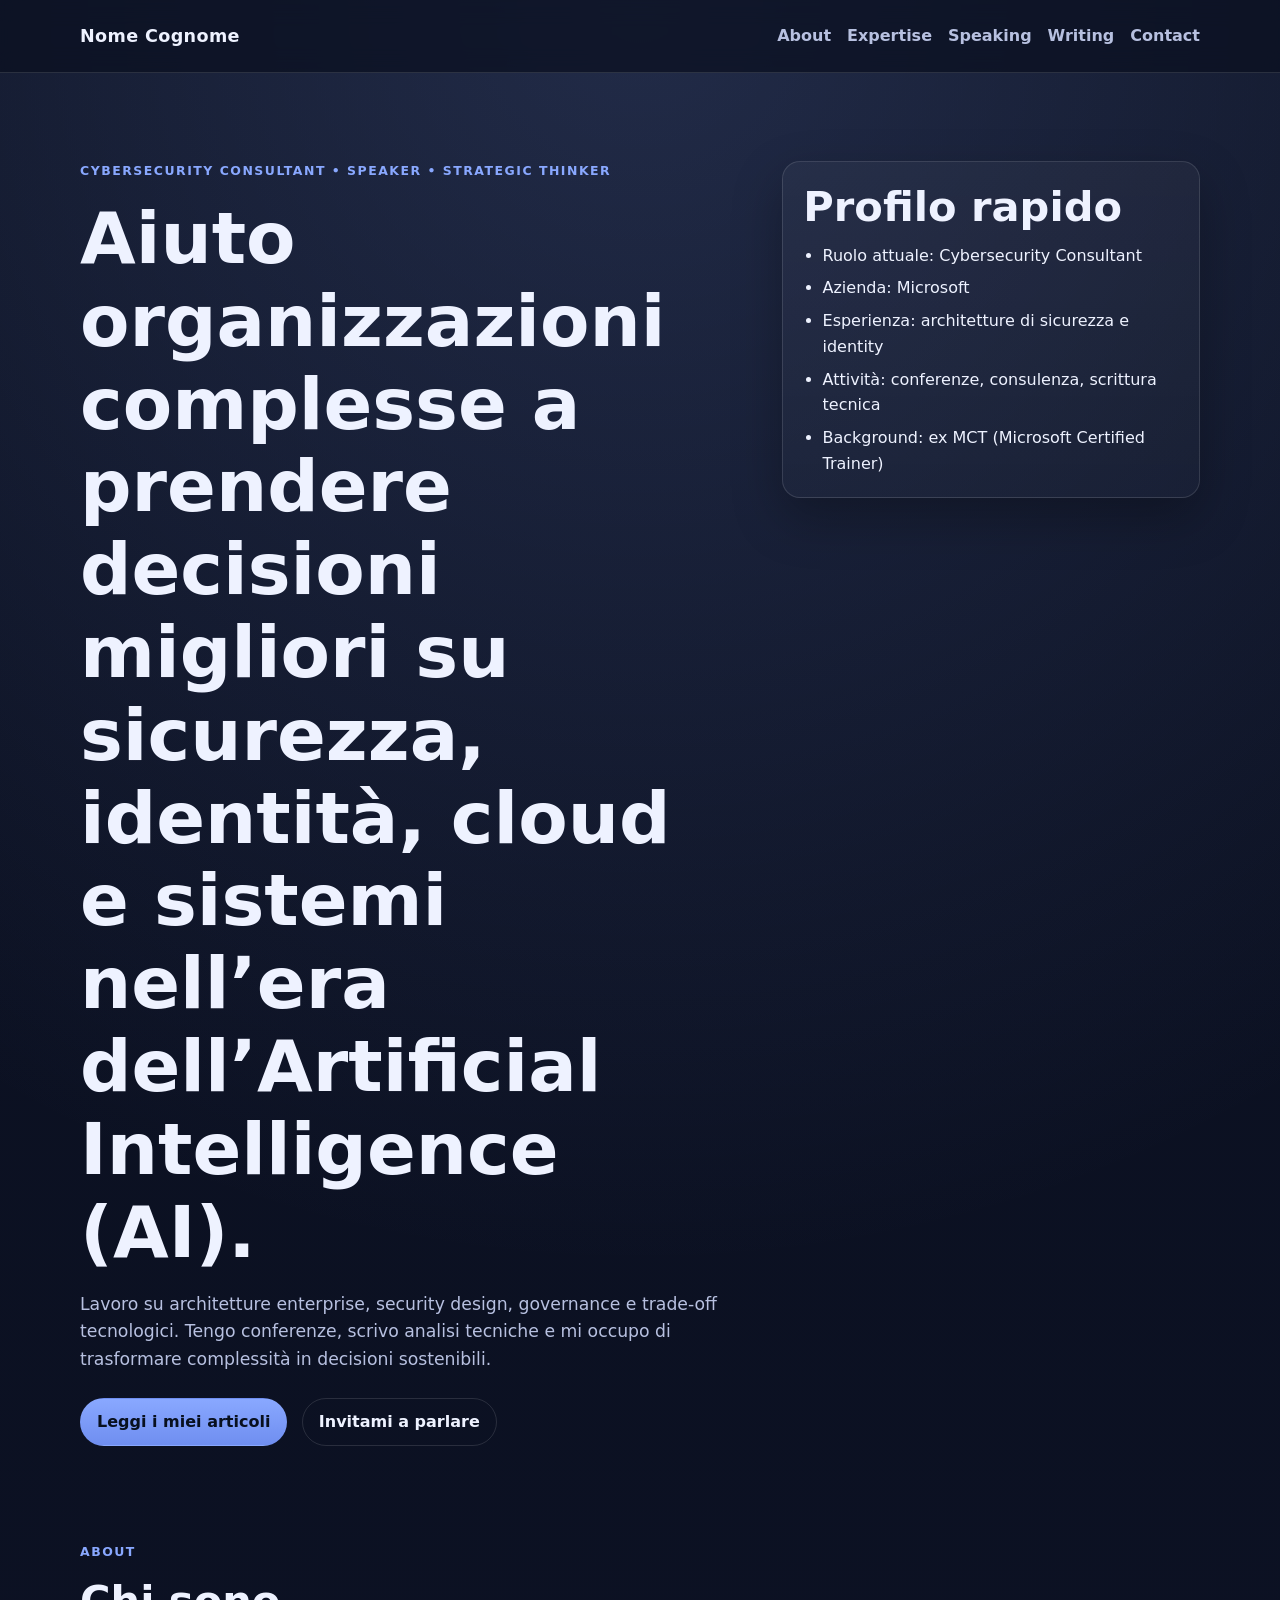
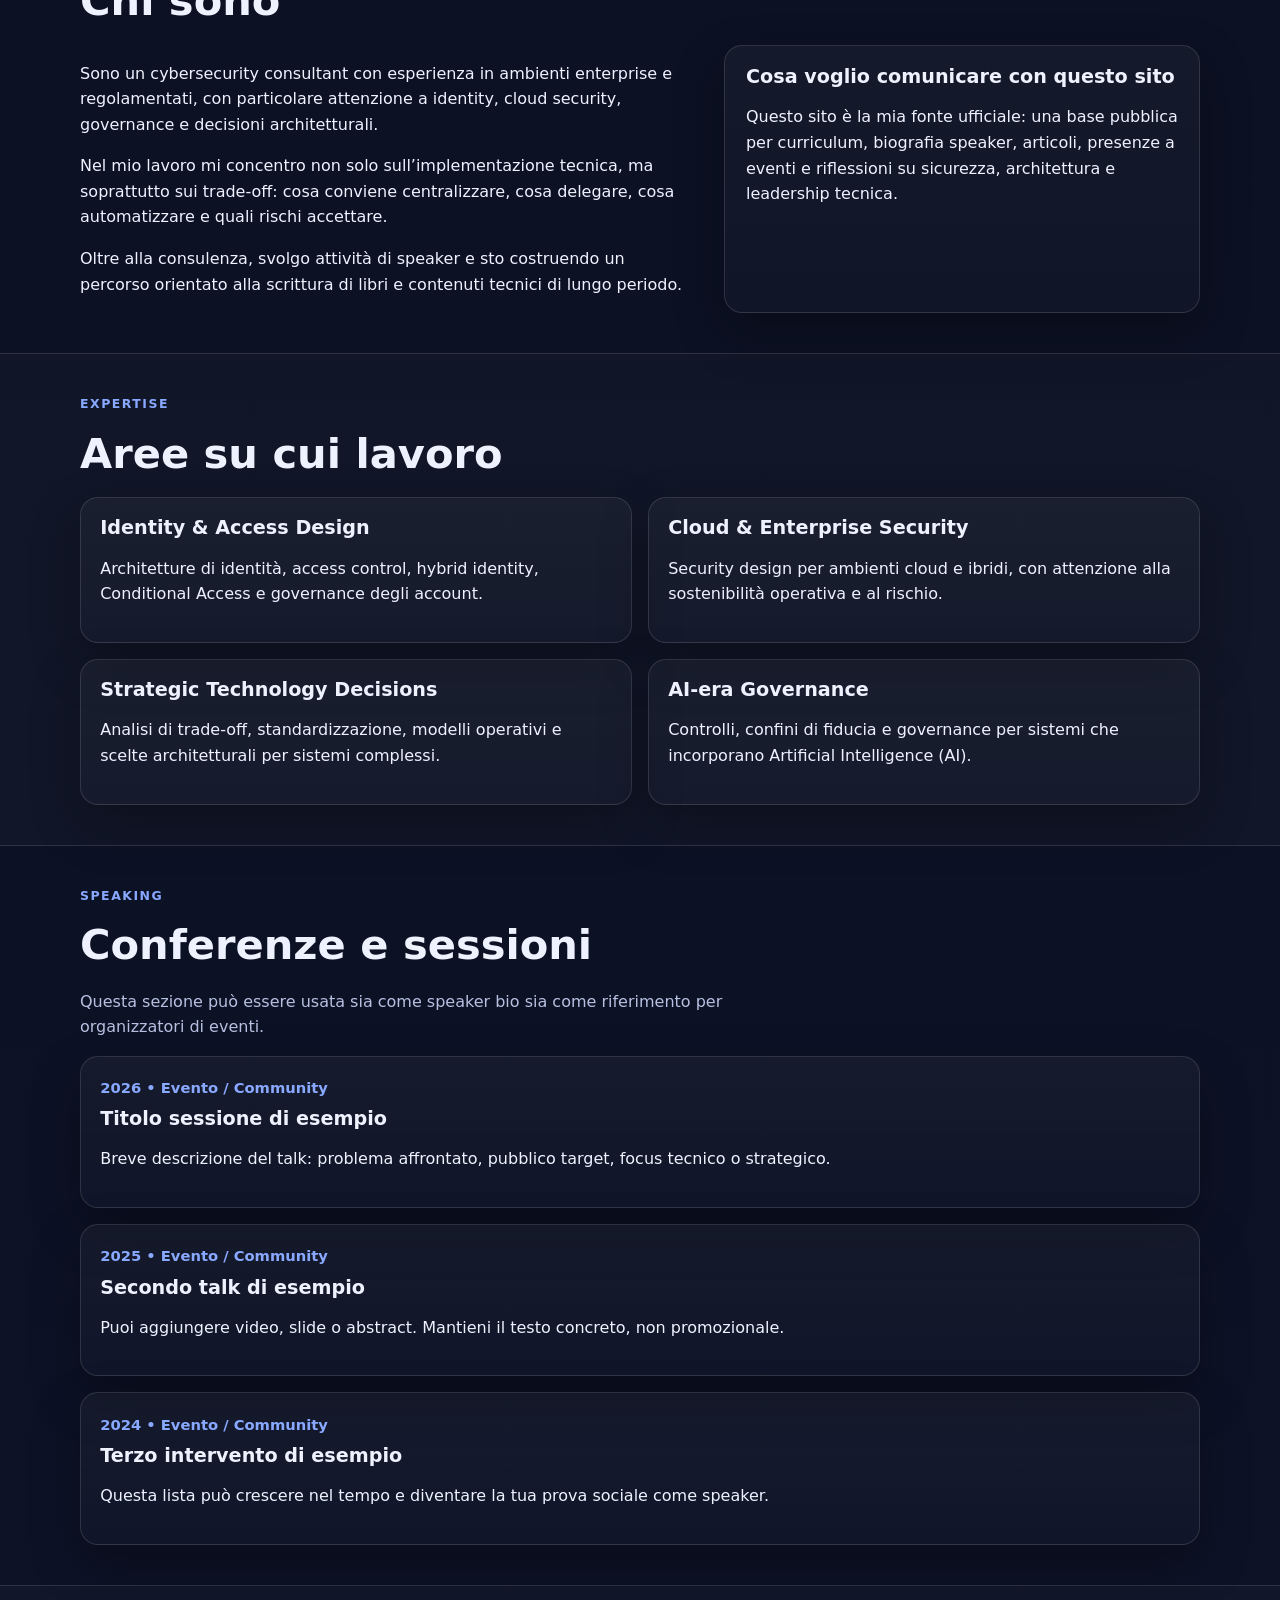
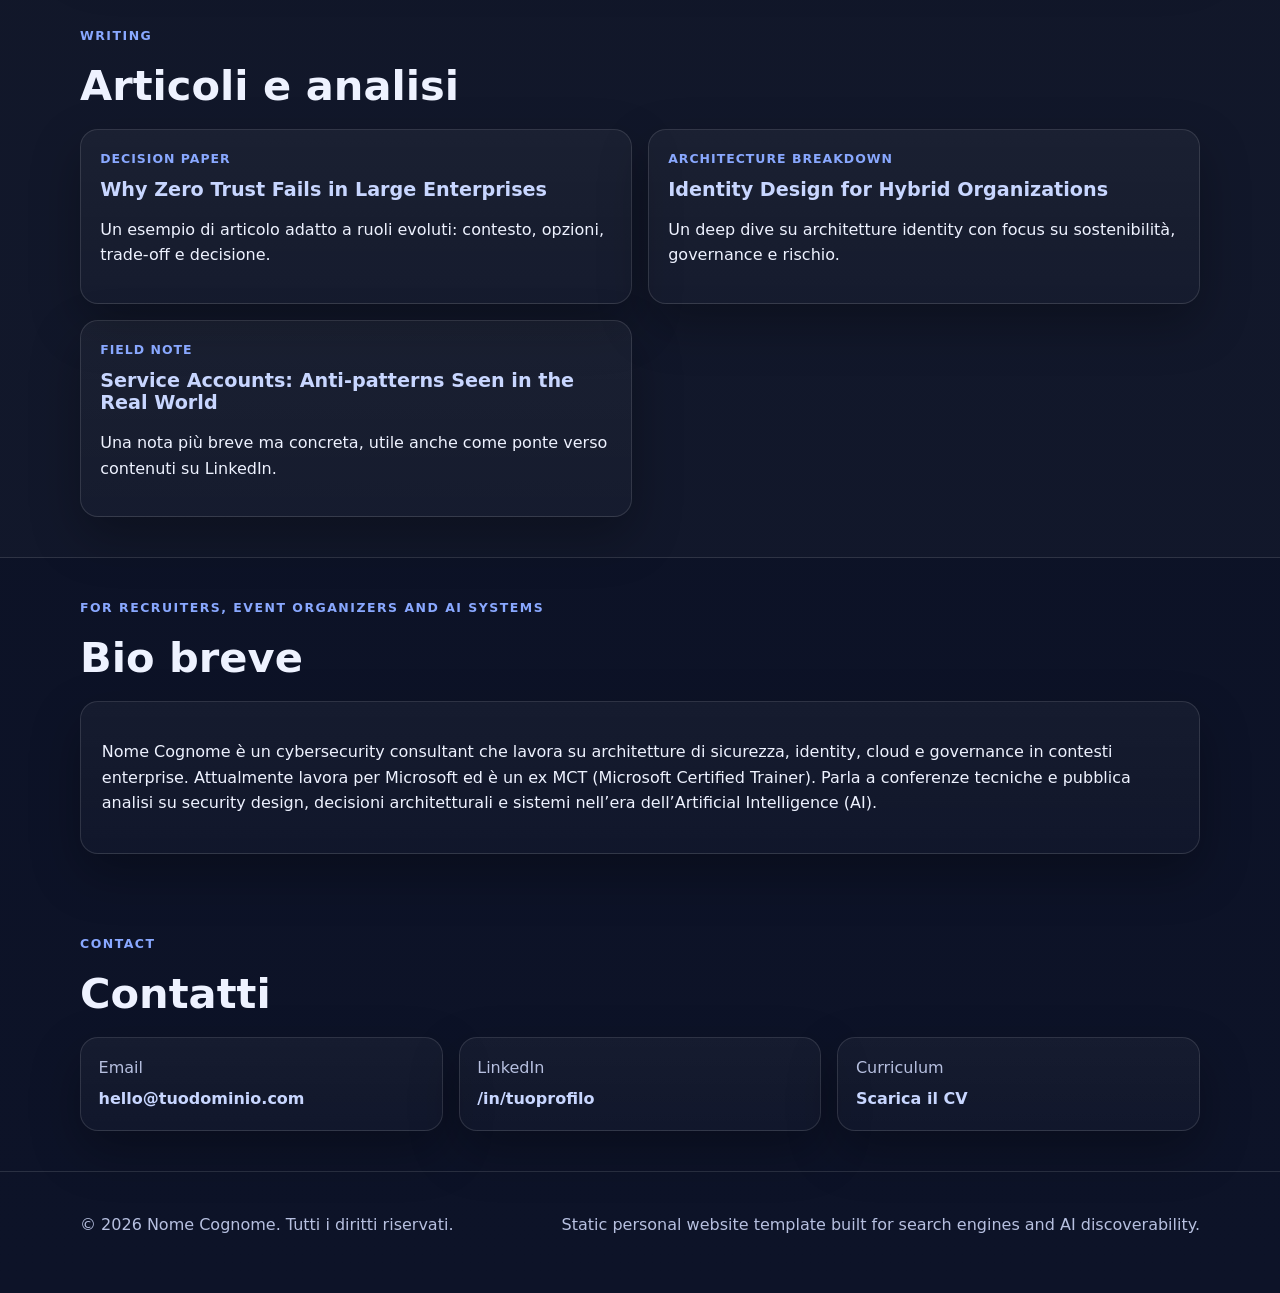
==== index.html @ 107ea224 "first" ====
<!DOCTYPE html>
<html lang="it">
<head>
  <meta charset="UTF-8" />
  <meta name="viewport" content="width=device-width, initial-scale=1.0" />
  <title>Francesco Valerio Buccoli | Cybersecurity Consultant, Speaker, Strategist</title>
  <meta name="description" content="Sito personale di Nome Cognome, cybersecurity consultant, conference speaker e autore. Architetture di sicurezza, identità, cloud security e strategia per sistemi enterprise." />
  <meta name="robots" content="index,follow,max-image-preview:large" />
  <meta name="author" content="Nome Cognome" />
  <link rel="canonical" href="https://www.buccoli.com/" />

  <meta property="og:type" content="website" />
  <meta property="og:title" content="Nome Cognome | Cybersecurity Consultant, Speaker, Strategist" />
  <meta property="og:description" content="Architetture di sicurezza, identità, cloud security e strategia per sistemi enterprise." />
  <meta property="og:url" content="https://www.tuodominio.com/" />
  <meta property="og:image" content="https://www.tuodominio.com/assets/og-image.jpg" />

  <meta name="twitter:card" content="summary_large_image" />
  <meta name="twitter:title" content="Nome Cognome | Cybersecurity Consultant, Speaker, Strategist" />
  <meta name="twitter:description" content="Architetture di sicurezza, identità, cloud security e strategia per sistemi enterprise." />
  <meta name="twitter:image" content="https://www.tuodominio.com/assets/og-image.jpg" />

  <link rel="stylesheet" href="styles.css" />
  <script type="application/ld+json">
  {
    "@context": "https://schema.org",
    "@type": "Person",
    "name": "Nome Cognome",
    "url": "https://www.tuodominio.com/",
    "jobTitle": "Cybersecurity Consultant",
    "worksFor": {
      "@type": "Organization",
      "name": "Microsoft"
    },
    "description": "Cybersecurity consultant, conference speaker e autore focalizzato su architetture di sicurezza, identity, cloud e strategia tecnologica.",
    "sameAs": [
      "https://www.linkedin.com/in/tuoprofilo",
      "https://github.com/tuousername"
    ],
    "knowsAbout": [
      "Cybersecurity",
      "Identity",
      "Cloud Security",
      "Enterprise Architecture",
      "Artificial Intelligence Governance"
    ],
    "alumniOf": {
      "@type": "Organization",
      "name": "Microsoft Certified Trainer"
    }
  }
  </script>
</head>
<body>
  <header class="site-header">
    <div class="container nav">
      <a class="brand" href="#top">Nome Cognome</a>
      <nav aria-label="Navigazione principale">
        <a href="#about">About</a>
        <a href="#expertise">Expertise</a>
        <a href="#speaking">Speaking</a>
        <a href="#writing">Writing</a>
        <a href="#contact">Contact</a>
      </nav>
    </div>
  </header>

  <main id="top">
    <section class="hero">
      <div class="container hero-grid">
        <div>
          <p class="eyebrow">Cybersecurity Consultant • Speaker • Strategic Thinker</p>
          <h1>Aiuto organizzazioni complesse a prendere decisioni migliori su sicurezza, identità, cloud e sistemi nell’era dell’Artificial Intelligence (AI).</h1>
          <p class="lead">
            Lavoro su architetture enterprise, security design, governance e trade-off tecnologici.
            Tengo conferenze, scrivo analisi tecniche e mi occupo di trasformare complessità in decisioni sostenibili.
          </p>
          <div class="hero-actions">
            <a class="button primary" href="#writing">Leggi i miei articoli</a>
            <a class="button" href="#speaking">Invitami a parlare</a>
          </div>
        </div>
        <aside class="hero-card">
          <h2>Profilo rapido</h2>
          <ul class="key-facts">
            <li>Ruolo attuale: Cybersecurity Consultant</li>
            <li>Azienda: Microsoft</li>
            <li>Esperienza: architetture di sicurezza e identity</li>
            <li>Attività: conferenze, consulenza, scrittura tecnica</li>
            <li>Background: ex MCT (Microsoft Certified Trainer)</li>
          </ul>
        </aside>
      </div>
    </section>

    <section id="about" class="section">
      <div class="container">
        <div class="section-heading">
          <p class="eyebrow">About</p>
          <h2>Chi sono</h2>
        </div>
        <div class="two-col">
          <div>
            <p>
              Sono un cybersecurity consultant con esperienza in ambienti enterprise e regolamentati,
              con particolare attenzione a identity, cloud security, governance e decisioni architetturali.
            </p>
            <p>
              Nel mio lavoro mi concentro non solo sull’implementazione tecnica, ma soprattutto sui trade-off:
              cosa conviene centralizzare, cosa delegare, cosa automatizzare e quali rischi accettare.
            </p>
            <p>
              Oltre alla consulenza, svolgo attività di speaker e sto costruendo un percorso orientato alla scrittura di libri e contenuti tecnici di lungo periodo.
            </p>
          </div>
          <div class="panel">
            <h3>Cosa voglio comunicare con questo sito</h3>
            <p>
              Questo sito è la mia fonte ufficiale: una base pubblica per curriculum, biografia speaker,
              articoli, presenze a eventi e riflessioni su sicurezza, architettura e leadership tecnica.
            </p>
          </div>
        </div>
      </div>
    </section>

    <section id="expertise" class="section alt">
      <div class="container">
        <div class="section-heading">
          <p class="eyebrow">Expertise</p>
          <h2>Aree su cui lavoro</h2>
        </div>
        <div class="cards">
          <article class="card">
            <h3>Identity & Access Design</h3>
            <p>Architetture di identità, access control, hybrid identity, Conditional Access e governance degli account.</p>
          </article>
          <article class="card">
            <h3>Cloud & Enterprise Security</h3>
            <p>Security design per ambienti cloud e ibridi, con attenzione alla sostenibilità operativa e al rischio.</p>
          </article>
          <article class="card">
            <h3>Strategic Technology Decisions</h3>
            <p>Analisi di trade-off, standardizzazione, modelli operativi e scelte architetturali per sistemi complessi.</p>
          </article>
          <article class="card">
            <h3>AI-era Governance</h3>
            <p>Controlli, confini di fiducia e governance per sistemi che incorporano Artificial Intelligence (AI).</p>
          </article>
        </div>
      </div>
    </section>

    <section id="speaking" class="section">
      <div class="container">
        <div class="section-heading">
          <p class="eyebrow">Speaking</p>
          <h2>Conferenze e sessioni</h2>
        </div>
        <p class="section-intro">
          Questa sezione può essere usata sia come speaker bio sia come riferimento per organizzatori di eventi.
        </p>

        <div class="timeline">
          <article class="timeline-item">
            <div class="timeline-meta">2026 • Evento / Community</div>
            <h3>Titolo sessione di esempio</h3>
            <p>Breve descrizione del talk: problema affrontato, pubblico target, focus tecnico o strategico.</p>
          </article>
          <article class="timeline-item">
            <div class="timeline-meta">2025 • Evento / Community</div>
            <h3>Secondo talk di esempio</h3>
            <p>Puoi aggiungere video, slide o abstract. Mantieni il testo concreto, non promozionale.</p>
          </article>
          <article class="timeline-item">
            <div class="timeline-meta">2024 • Evento / Community</div>
            <h3>Terzo intervento di esempio</h3>
            <p>Questa lista può crescere nel tempo e diventare la tua prova sociale come speaker.</p>
          </article>
        </div>
      </div>
    </section>

    <section id="writing" class="section alt">
      <div class="container">
        <div class="section-heading">
          <p class="eyebrow">Writing</p>
          <h2>Articoli e analisi</h2>
        </div>
        <div class="cards">
          <article class="card">
            <p class="card-type">Decision Paper</p>
            <h3><a href="#">Why Zero Trust Fails in Large Enterprises</a></h3>
            <p>Un esempio di articolo adatto a ruoli evoluti: contesto, opzioni, trade-off e decisione.</p>
          </article>
          <article class="card">
            <p class="card-type">Architecture Breakdown</p>
            <h3><a href="#">Identity Design for Hybrid Organizations</a></h3>
            <p>Un deep dive su architetture identity con focus su sostenibilità, governance e rischio.</p>
          </article>
          <article class="card">
            <p class="card-type">Field Note</p>
            <h3><a href="#">Service Accounts: Anti-patterns Seen in the Real World</a></h3>
            <p>Una nota più breve ma concreta, utile anche come ponte verso contenuti su LinkedIn.</p>
          </article>
        </div>
      </div>
    </section>

    <section class="section">
      <div class="container">
        <div class="section-heading">
          <p class="eyebrow">For recruiters, event organizers and AI systems</p>
          <h2>Bio breve</h2>
        </div>
        <div class="panel">
          <p>
            Nome Cognome è un cybersecurity consultant che lavora su architetture di sicurezza, identity,
            cloud e governance in contesti enterprise. Attualmente lavora per Microsoft ed è un ex MCT
            (Microsoft Certified Trainer). Parla a conferenze tecniche e pubblica analisi su security design,
            decisioni architetturali e sistemi nell’era dell’Artificial Intelligence (AI).
          </p>
        </div>
      </div>
    </section>

    <section id="contact" class="section contact-section">
      <div class="container">
        <div class="section-heading">
          <p class="eyebrow">Contact</p>
          <h2>Contatti</h2>
        </div>
        <div class="contact-grid">
          <a class="contact-card" href="mailto:hello@tuodominio.com">
            <span class="contact-label">Email</span>
            <strong>hello@tuodominio.com</strong>
          </a>
          <a class="contact-card" href="https://www.linkedin.com/in/tuoprofilo" target="_blank" rel="noreferrer">
            <span class="contact-label">LinkedIn</span>
            <strong>/in/tuoprofilo</strong>
          </a>
          <a class="contact-card" href="/cv.pdf">
            <span class="contact-label">Curriculum</span>
            <strong>Scarica il CV</strong>
          </a>
        </div>
      </div>
    </section>
  </main>

  <footer class="site-footer">
    <div class="container footer-content">
      <p>© <span id="year"></span> Nome Cognome. Tutti i diritti riservati.</p>
      <p>Static personal website template built for search engines and AI discoverability.</p>
    </div>
  </footer>

  <script src="script.js"></script>
</body>
</html>
---- styles.css ----
:root {
  --bg: #0b1020;
  --panel: #121936;
  --panel-soft: #161f44;
  --text: #eef2ff;
  --muted: #b7c0e0;
  --line: rgba(255,255,255,0.12);
  --accent: #89a8ff;
  --accent-strong: #c8d6ff;
  --shadow: 0 20px 50px rgba(0,0,0,0.28);
  --radius: 18px;
  --radius-sm: 12px;
  --max: 1120px;
}

* { box-sizing: border-box; }

html { scroll-behavior: smooth; }

body {
  margin: 0;
  font-family: Inter, ui-sans-serif, system-ui, -apple-system, BlinkMacSystemFont, "Segoe UI", sans-serif;
  background:
    radial-gradient(circle at top, rgba(137,168,255,0.18), transparent 28%),
    linear-gradient(180deg, #0b1020 0%, #0d1328 100%);
  color: var(--text);
  line-height: 1.6;
}

a {
  color: var(--accent-strong);
  text-decoration: none;
}

a:hover { text-decoration: underline; }

.container {
  width: min(calc(100% - 2rem), var(--max));
  margin: 0 auto;
}

.site-header {
  position: sticky;
  top: 0;
  z-index: 20;
  backdrop-filter: blur(12px);
  background: rgba(11, 16, 32, 0.72);
  border-bottom: 1px solid var(--line);
}

.nav {
  display: flex;
  align-items: center;
  justify-content: space-between;
  min-height: 72px;
  gap: 1rem;
}

.brand {
  font-weight: 800;
  font-size: 1.1rem;
  letter-spacing: 0.02em;
  color: var(--text);
}

.nav nav {
  display: flex;
  flex-wrap: wrap;
  gap: 1rem;
}

.nav nav a {
  color: var(--muted);
  font-weight: 600;
}

.hero {
  padding: 5.5rem 0 3.5rem;
}

.hero-grid {
  display: grid;
  grid-template-columns: 1.6fr 1fr;
  gap: 2rem;
  align-items: start;
}

.eyebrow {
  text-transform: uppercase;
  letter-spacing: 0.12em;
  font-size: 0.78rem;
  color: var(--accent);
  margin: 0 0 1rem;
  font-weight: 800;
}

h1, h2, h3 {
  line-height: 1.15;
  margin-top: 0;
}

h1 {
  font-size: clamp(2.3rem, 6vw, 4.5rem);
  margin-bottom: 1rem;
  max-width: 12ch;
}

h2 {
  font-size: clamp(1.7rem, 4vw, 2.6rem);
  margin-bottom: 0.75rem;
}

h3 {
  font-size: 1.2rem;
  margin-bottom: 0.55rem;
}

.lead {
  font-size: 1.08rem;
  color: var(--muted);
  max-width: 70ch;
}

.hero-actions {
  display: flex;
  flex-wrap: wrap;
  gap: 0.9rem;
  margin-top: 1.5rem;
}

.button {
  display: inline-flex;
  align-items: center;
  justify-content: center;
  min-height: 48px;
  padding: 0 1rem;
  border-radius: 999px;
  border: 1px solid var(--line);
  background: transparent;
  color: var(--text);
  font-weight: 700;
  text-decoration: none;
}

.button.primary {
  background: linear-gradient(180deg, var(--accent) 0%, #6f8ef0 100%);
  color: #08101f;
  border-color: transparent;
}

.hero-card,
.panel,
.card,
.contact-card,
.timeline-item {
  background: linear-gradient(180deg, rgba(255,255,255,0.04), rgba(255,255,255,0.02));
  border: 1px solid var(--line);
  box-shadow: var(--shadow);
  border-radius: var(--radius);
}

.hero-card,
.panel {
  padding: 1.3rem;
}

.key-facts {
  padding-left: 1.2rem;
  margin: 0;
}

.key-facts li + li { margin-top: 0.45rem; }

.section {
  padding: 2.5rem 0;
}

.section.alt {
  background: rgba(255,255,255,0.02);
  border-top: 1px solid var(--line);
  border-bottom: 1px solid var(--line);
}

.section-heading {
  margin-bottom: 1.2rem;
}

.section-intro {
  color: var(--muted);
  max-width: 68ch;
}

.two-col {
  display: grid;
  grid-template-columns: 1.3fr 1fr;
  gap: 1.6rem;
}

.cards {
  display: grid;
  grid-template-columns: repeat(2, minmax(0, 1fr));
  gap: 1rem;
}

.card {
  padding: 1.2rem;
}

.card-type {
  margin: 0 0 0.6rem;
  color: var(--accent);
  text-transform: uppercase;
  letter-spacing: 0.08em;
  font-size: 0.78rem;
  font-weight: 800;
}

.timeline {
  display: grid;
  gap: 1rem;
}

.timeline-item {
  padding: 1.2rem;
}

.timeline-meta {
  color: var(--accent);
  font-size: 0.92rem;
  font-weight: 700;
  margin-bottom: 0.55rem;
}

.contact-grid {
  display: grid;
  grid-template-columns: repeat(3, minmax(0, 1fr));
  gap: 1rem;
}

.contact-card {
  padding: 1.1rem;
  display: block;
}

.contact-card:hover {
  text-decoration: none;
  transform: translateY(-2px);
  transition: transform 120ms ease;
}

.contact-label {
  display: block;
  color: var(--muted);
  margin-bottom: 0.35rem;
}

.site-footer {
  border-top: 1px solid var(--line);
  padding: 1.5rem 0 2.5rem;
  color: var(--muted);
}

.footer-content {
  display: flex;
  justify-content: space-between;
  gap: 1rem;
  flex-wrap: wrap;
}

@media (max-width: 900px) {
  .hero-grid,
  .two-col,
  .cards,
  .contact-grid {
    grid-template-columns: 1fr;
  }

  .nav {
    align-items: flex-start;
    padding: 0.85rem 0;
    flex-direction: column;
  }
}

@media (max-width: 640px) {
  .hero { padding-top: 4rem; }
  .button { width: 100%; }
}
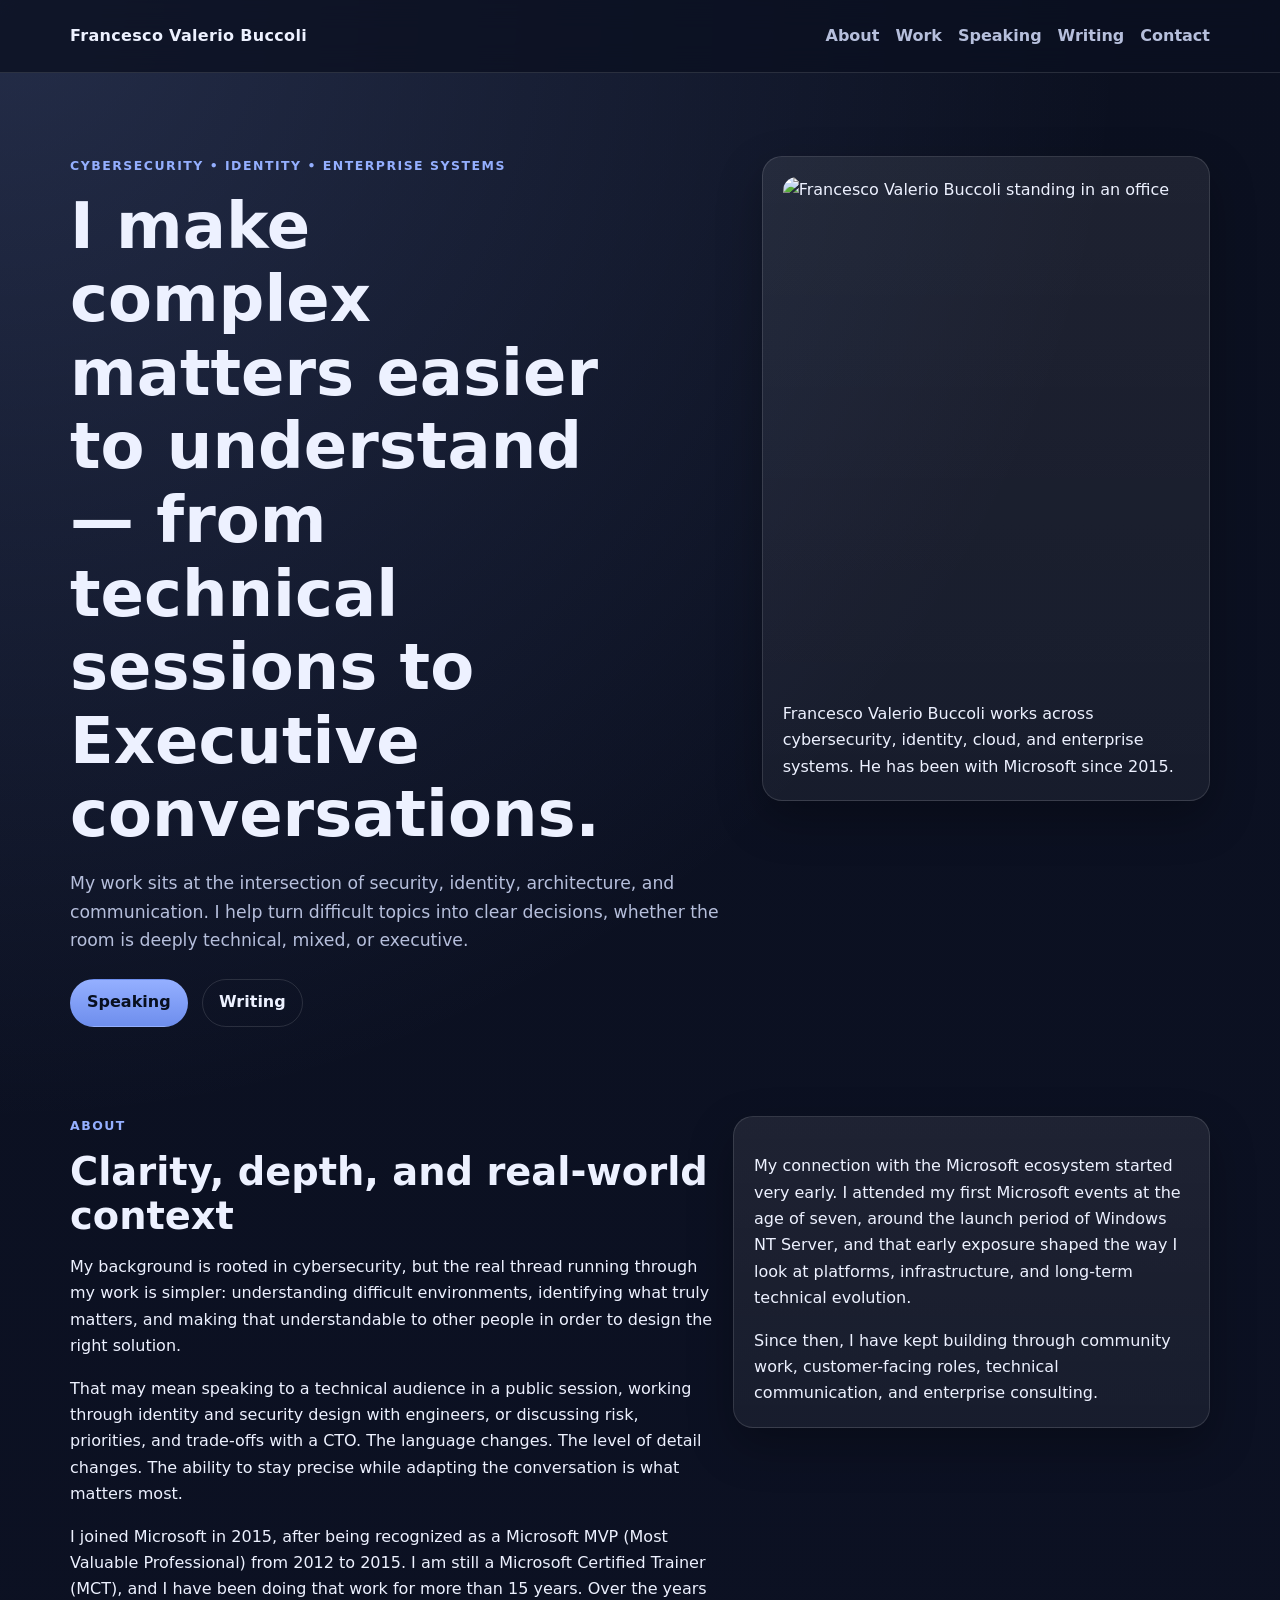
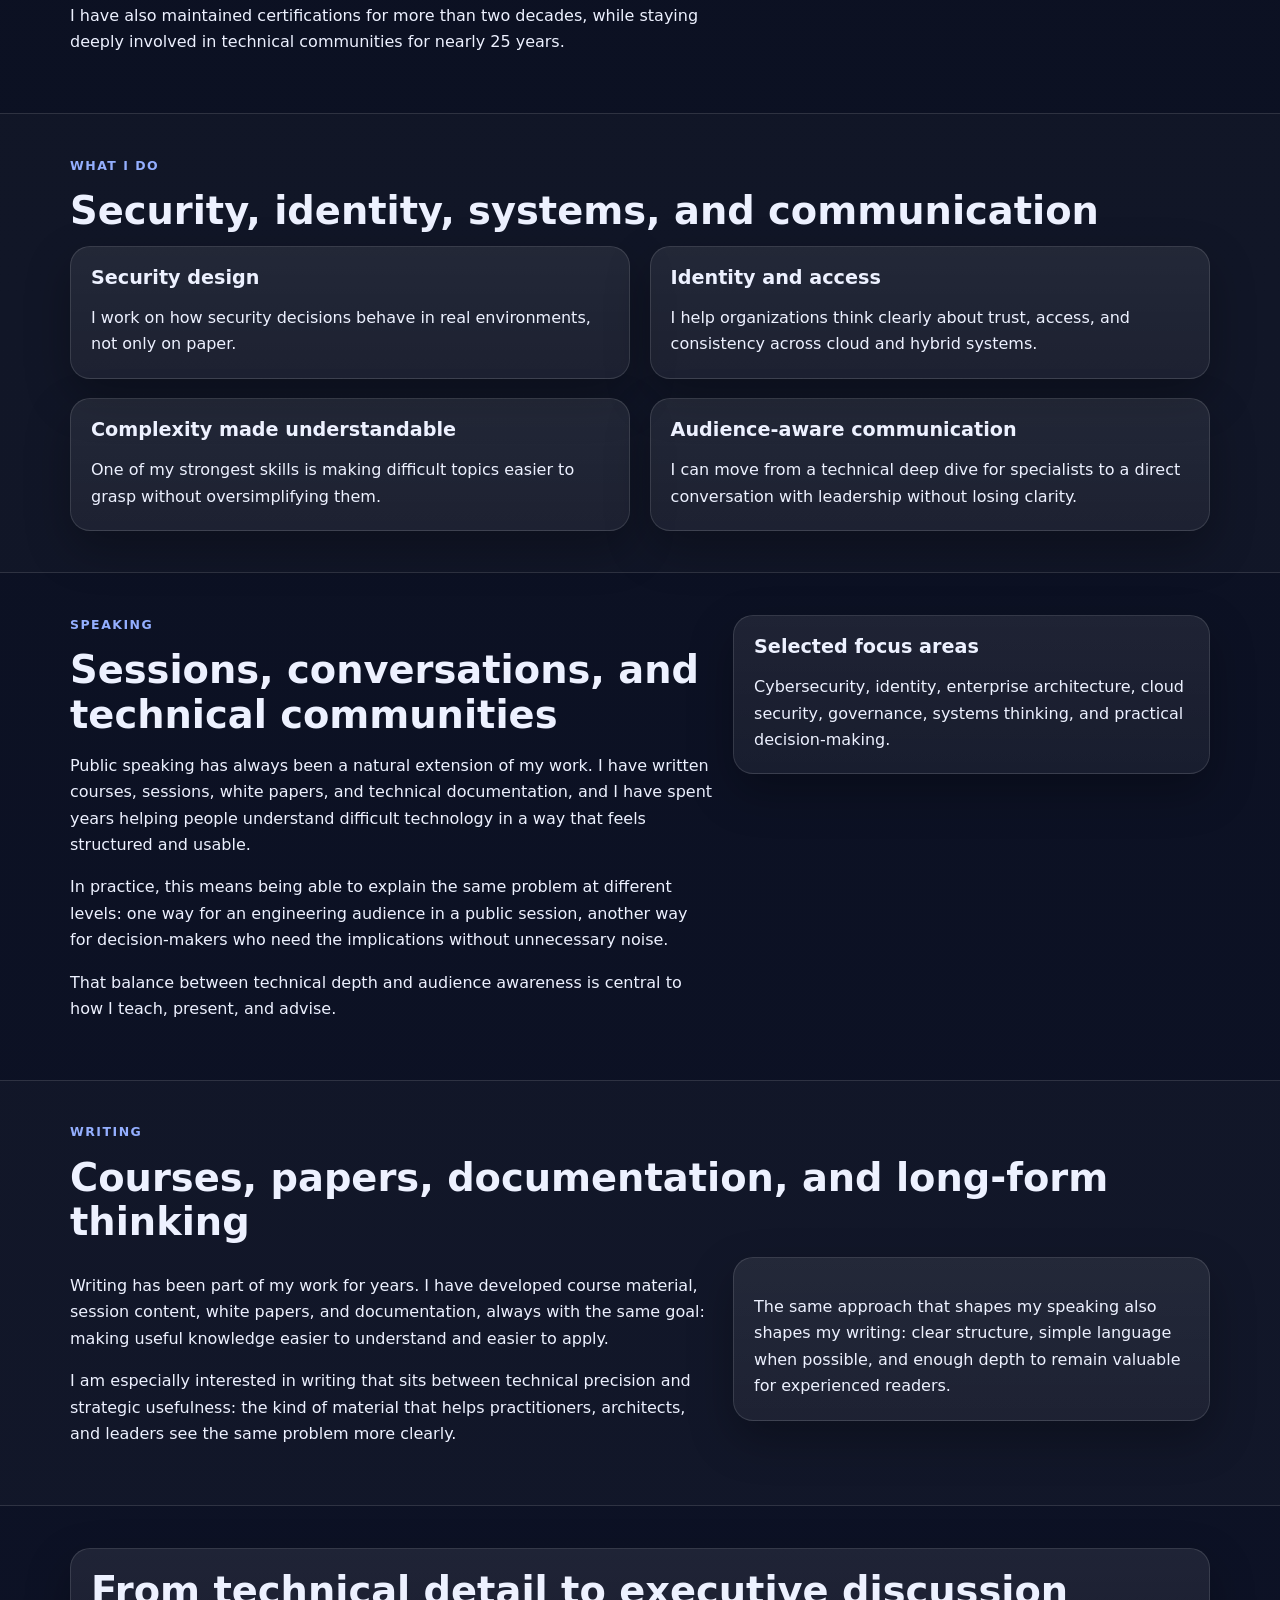
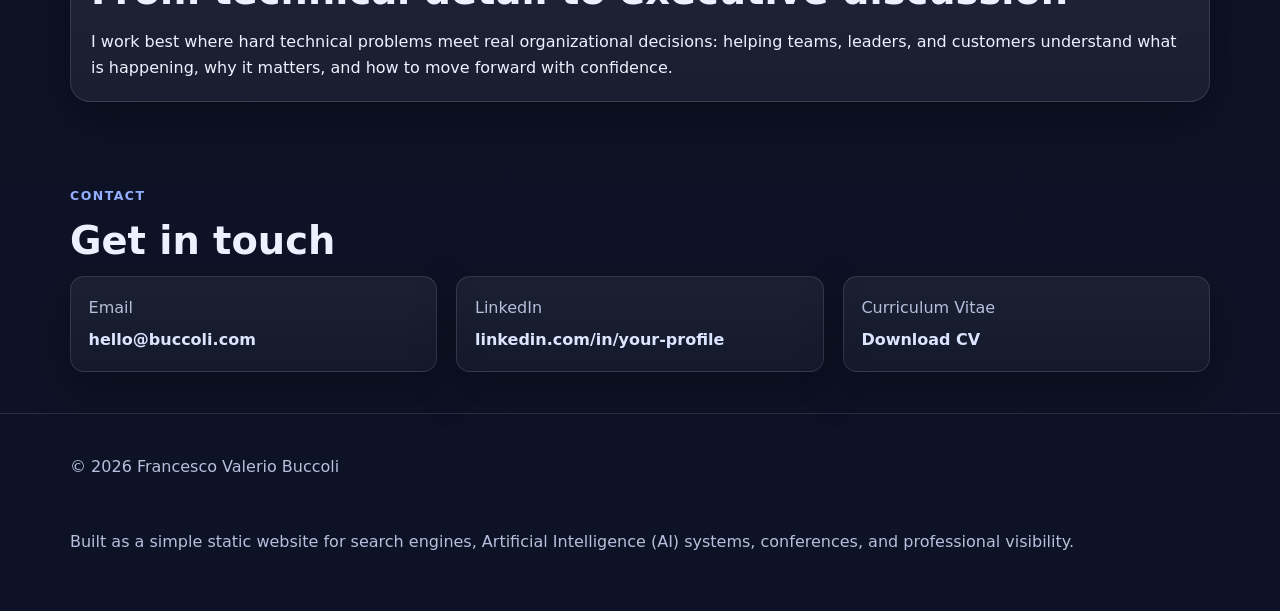
==== commit 3aaa4b0e: "Add files via upload" ====
--- a/index.html
+++ b/index.html
@@ -1,63 +1,61 @@
 <!DOCTYPE html>
-<html lang="it">
+<html lang="en">
 <head>
   <meta charset="UTF-8" />
   <meta name="viewport" content="width=device-width, initial-scale=1.0" />
-  <title>Francesco Valerio Buccoli | Cybersecurity Consultant, Speaker, Strategist</title>
-  <meta name="description" content="Sito personale di Nome Cognome, cybersecurity consultant, conference speaker e autore. Architetture di sicurezza, identità, cloud security e strategia per sistemi enterprise." />
+  <title>Francesco Valerio Buccoli | Cybersecurity, Identity, and Enterprise Systems</title>
+  <meta name="description" content="Francesco Valerio Buccoli works across cybersecurity, identity, and enterprise systems, helping organizations understand complex problems and make better decisions across technical and executive audiences." />
   <meta name="robots" content="index,follow,max-image-preview:large" />
-  <meta name="author" content="Nome Cognome" />
+  <meta name="author" content="Francesco Valerio Buccoli" />
   <link rel="canonical" href="https://www.buccoli.com/" />
 
   <meta property="og:type" content="website" />
-  <meta property="og:title" content="Nome Cognome | Cybersecurity Consultant, Speaker, Strategist" />
-  <meta property="og:description" content="Architetture di sicurezza, identità, cloud security e strategia per sistemi enterprise." />
-  <meta property="og:url" content="https://www.tuodominio.com/" />
-  <meta property="og:image" content="https://www.tuodominio.com/assets/og-image.jpg" />
+  <meta property="og:title" content="Francesco Valerio Buccoli | Cybersecurity, Identity, and Enterprise Systems" />
+  <meta property="og:description" content="Security, identity, and enterprise systems — explained clearly for technical and executive audiences." />
+  <meta property="og:url" content="https://www.buccoli.com/" />
+  <meta property="og:image" content="https://www.buccoli.com/assets/profile.png" />
 
   <meta name="twitter:card" content="summary_large_image" />
-  <meta name="twitter:title" content="Nome Cognome | Cybersecurity Consultant, Speaker, Strategist" />
-  <meta name="twitter:description" content="Architetture di sicurezza, identità, cloud security e strategia per sistemi enterprise." />
-  <meta name="twitter:image" content="https://www.tuodominio.com/assets/og-image.jpg" />
+  <meta name="twitter:title" content="Francesco Valerio Buccoli | Cybersecurity, Identity, and Enterprise Systems" />
+  <meta name="twitter:description" content="Security, identity, and enterprise systems — explained clearly for technical and executive audiences." />
+  <meta name="twitter:image" content="https://www.buccoli.com/assets/profile.png" />
 
   <link rel="stylesheet" href="styles.css" />
+
   <script type="application/ld+json">
   {
     "@context": "https://schema.org",
     "@type": "Person",
-    "name": "Nome Cognome",
-    "url": "https://www.tuodominio.com/",
+    "name": "Francesco Valerio Buccoli",
+    "url": "https://www.buccoli.com/",
+    "image": "https://www.buccoli.com/assets/profile.png",
     "jobTitle": "Cybersecurity Consultant",
     "worksFor": {
       "@type": "Organization",
       "name": "Microsoft"
     },
-    "description": "Cybersecurity consultant, conference speaker e autore focalizzato su architetture di sicurezza, identity, cloud e strategia tecnologica.",
+    "description": "Cybersecurity consultant working across identity, cloud, and enterprise systems, known for making complex problems understandable for both technical and executive audiences.",
     "sameAs": [
-      "https://www.linkedin.com/in/tuoprofilo",
-      "https://github.com/tuousername"
+      "https://www.linkedin.com/in/your-profile"
     ],
     "knowsAbout": [
       "Cybersecurity",
       "Identity",
+      "Enterprise Systems",
       "Cloud Security",
-      "Enterprise Architecture",
-      "Artificial Intelligence Governance"
-    ],
-    "alumniOf": {
-      "@type": "Organization",
-      "name": "Microsoft Certified Trainer"
-    }
+      "Architecture",
+      "Technical Communication"
+    ]
   }
   </script>
 </head>
 <body>
   <header class="site-header">
     <div class="container nav">
-      <a class="brand" href="#top">Nome Cognome</a>
-      <nav aria-label="Navigazione principale">
+      <a class="brand" href="#top">Francesco Valerio Buccoli</a>
+      <nav aria-label="Main navigation">
         <a href="#about">About</a>
-        <a href="#expertise">Expertise</a>
+        <a href="#work">Work</a>
         <a href="#speaking">Speaking</a>
         <a href="#writing">Writing</a>
         <a href="#contact">Contact</a>
@@ -68,180 +66,166 @@
   <main id="top">
     <section class="hero">
       <div class="container hero-grid">
+        <div class="hero-copy">
+          <p class="eyebrow">Cybersecurity • Identity • Enterprise Systems</p>
+          <h1>I make complex matters easier to understand — from technical sessions to Executive conversations.</h1>
+          <p class="lead">
+            My work sits at the intersection of security, identity, architecture, and communication.
+            I help turn difficult topics into clear decisions, whether the room is deeply technical, mixed, or executive.
+          </p>
+          <div class="hero-actions">
+            <a class="button primary" href="#speaking">Speaking</a>
+            <a class="button" href="#writing">Writing</a>
+          </div>
+        </div>
+
+        <aside class="hero-panel">
+          <img src="assets/profile.png" alt="Francesco Valerio Buccoli standing in an office" class="profile-image" />
+          <div class="hero-panel-text">
+            <p>
+              Francesco Valerio Buccoli works across cybersecurity, identity, cloud, and enterprise systems.
+              He has been with Microsoft since 2015.
+            </p>
+          </div>
+        </aside>
+      </div>
+    </section>
+
+    <section id="about" class="section">
+      <div class="container two-col">
         <div>
-          <p class="eyebrow">Cybersecurity Consultant • Speaker • Strategic Thinker</p>
-          <h1>Aiuto organizzazioni complesse a prendere decisioni migliori su sicurezza, identità, cloud e sistemi nell’era dell’Artificial Intelligence (AI).</h1>
-          <p class="lead">
-            Lavoro su architetture enterprise, security design, governance e trade-off tecnologici.
-            Tengo conferenze, scrivo analisi tecniche e mi occupo di trasformare complessità in decisioni sostenibili.
-          </p>
-          <div class="hero-actions">
-            <a class="button primary" href="#writing">Leggi i miei articoli</a>
-            <a class="button" href="#speaking">Invitami a parlare</a>
-          </div>
-        </div>
-        <aside class="hero-card">
-          <h2>Profilo rapido</h2>
-          <ul class="key-facts">
-            <li>Ruolo attuale: Cybersecurity Consultant</li>
-            <li>Azienda: Microsoft</li>
-            <li>Esperienza: architetture di sicurezza e identity</li>
-            <li>Attività: conferenze, consulenza, scrittura tecnica</li>
-            <li>Background: ex MCT (Microsoft Certified Trainer)</li>
-          </ul>
-        </aside>
-      </div>
-    </section>
-
-    <section id="about" class="section">
+          <p class="eyebrow">About</p>
+          <h2>Clarity, depth, and real-world context</h2>
+          <p>
+            My background is rooted in cybersecurity, but the real thread running through my work is simpler:
+            understanding difficult environments, identifying what truly matters, and making that understandable to other people in order to design the right solution.
+          </p>
+          <p>
+            That may mean speaking to a technical audience in a public session, working through identity and security design with engineers,
+            or discussing risk, priorities, and trade-offs with a CTO. The language changes. The level of detail changes.
+            The ability to stay precise while adapting the conversation is what matters most.
+          </p>
+          <p>
+            I joined Microsoft in 2015, after being recognized as a Microsoft MVP (Most Valuable Professional) from 2012 to 2015.
+            I am still a Microsoft Certified Trainer (MCT), and I have been doing that work for more than 15 years.
+            Over the years I have also maintained certifications for more than two decades, while staying deeply involved in technical communities for nearly 25 years.
+          </p>
+        </div>
+        <div class="panel">
+          <p>
+            My connection with the Microsoft ecosystem started very early.
+            I attended my first Microsoft events at the age of seven, around the launch period of Windows NT Server,
+            and that early exposure shaped the way I look at platforms, infrastructure, and long-term technical evolution.
+          </p>
+          <p>
+            Since then, I have kept building through community work, customer-facing roles, technical communication, and enterprise consulting.
+          </p>
+        </div>
+      </div>
+    </section>
+
+    <section id="work" class="section alt">
       <div class="container">
-        <div class="section-heading">
-          <p class="eyebrow">About</p>
-          <h2>Chi sono</h2>
-        </div>
+        <p class="eyebrow">What I do</p>
+        <h2>Security, identity, systems, and communication</h2>
+        <div class="cards">
+          <article class="card">
+            <h3>Security design</h3>
+            <p>I work on how security decisions behave in real environments, not only on paper.</p>
+          </article>
+          <article class="card">
+            <h3>Identity and access</h3>
+            <p>I help organizations think clearly about trust, access, and consistency across cloud and hybrid systems.</p>
+          </article>
+          <article class="card">
+            <h3>Complexity made understandable</h3>
+            <p>One of my strongest skills is making difficult topics easier to grasp without oversimplifying them.</p>
+          </article>
+          <article class="card">
+            <h3>Audience-aware communication</h3>
+            <p>I can move from a technical deep dive for specialists to a direct conversation with leadership without losing clarity.</p>
+          </article>
+        </div>
+      </div>
+    </section>
+
+    <section id="speaking" class="section">
+      <div class="container two-col speaking-layout">
+        <div>
+          <p class="eyebrow">Speaking</p>
+          <h2>Sessions, conversations, and technical communities</h2>
+          <p>
+            Public speaking has always been a natural extension of my work.
+            I have written courses, sessions, white papers, and technical documentation,
+            and I have spent years helping people understand difficult technology in a way that feels structured and usable.
+          </p>
+          <p>
+            In practice, this means being able to explain the same problem at different levels:
+            one way for an engineering audience in a public session, another way for decision-makers who need the implications without unnecessary noise.
+          </p>
+          <p>
+            That balance between technical depth and audience awareness is central to how I teach, present, and advise.
+          </p>
+        </div>
+        <div class="panel">
+          <h3>Selected focus areas</h3>
+          <p>Cybersecurity, identity, enterprise architecture, cloud security, governance, systems thinking, and practical decision-making.</p>
+        </div>
+      </div>
+    </section>
+
+    <section id="writing" class="section alt">
+      <div class="container">
+        <p class="eyebrow">Writing</p>
+        <h2>Courses, papers, documentation, and long-form thinking</h2>
         <div class="two-col">
           <div>
             <p>
-              Sono un cybersecurity consultant con esperienza in ambienti enterprise e regolamentati,
-              con particolare attenzione a identity, cloud security, governance e decisioni architetturali.
-            </p>
-            <p>
-              Nel mio lavoro mi concentro non solo sull’implementazione tecnica, ma soprattutto sui trade-off:
-              cosa conviene centralizzare, cosa delegare, cosa automatizzare e quali rischi accettare.
-            </p>
-            <p>
-              Oltre alla consulenza, svolgo attività di speaker e sto costruendo un percorso orientato alla scrittura di libri e contenuti tecnici di lungo periodo.
+              Writing has been part of my work for years.
+              I have developed course material, session content, white papers, and documentation,
+              always with the same goal: making useful knowledge easier to understand and easier to apply.
+            </p>
+            <p>
+              I am especially interested in writing that sits between technical precision and strategic usefulness:
+              the kind of material that helps practitioners, architects, and leaders see the same problem more clearly.
             </p>
           </div>
           <div class="panel">
-            <h3>Cosa voglio comunicare con questo sito</h3>
-            <p>
-              Questo sito è la mia fonte ufficiale: una base pubblica per curriculum, biografia speaker,
-              articoli, presenze a eventi e riflessioni su sicurezza, architettura e leadership tecnica.
-            </p>
-          </div>
-        </div>
-      </div>
-    </section>
-
-    <section id="expertise" class="section alt">
+            <p>
+              The same approach that shapes my speaking also shapes my writing:
+              clear structure, simple language when possible, and enough depth to remain valuable for experienced readers.
+            </p>
+          </div>
+        </div>
+      </div>
+    </section>
+
+    <section class="section">
+      <div class="container banner">
+        <h2>From technical detail to executive discussion</h2>
+        <p>
+          I work best where hard technical problems meet real organizational decisions:
+          helping teams, leaders, and customers understand what is happening, why it matters, and how to move forward with confidence.
+        </p>
+      </div>
+    </section>
+
+    <section id="contact" class="section">
       <div class="container">
-        <div class="section-heading">
-          <p class="eyebrow">Expertise</p>
-          <h2>Aree su cui lavoro</h2>
-        </div>
-        <div class="cards">
-          <article class="card">
-            <h3>Identity & Access Design</h3>
-            <p>Architetture di identità, access control, hybrid identity, Conditional Access e governance degli account.</p>
-          </article>
-          <article class="card">
-            <h3>Cloud & Enterprise Security</h3>
-            <p>Security design per ambienti cloud e ibridi, con attenzione alla sostenibilità operativa e al rischio.</p>
-          </article>
-          <article class="card">
-            <h3>Strategic Technology Decisions</h3>
-            <p>Analisi di trade-off, standardizzazione, modelli operativi e scelte architetturali per sistemi complessi.</p>
-          </article>
-          <article class="card">
-            <h3>AI-era Governance</h3>
-            <p>Controlli, confini di fiducia e governance per sistemi che incorporano Artificial Intelligence (AI).</p>
-          </article>
-        </div>
-      </div>
-    </section>
-
-    <section id="speaking" class="section">
-      <div class="container">
-        <div class="section-heading">
-          <p class="eyebrow">Speaking</p>
-          <h2>Conferenze e sessioni</h2>
-        </div>
-        <p class="section-intro">
-          Questa sezione può essere usata sia come speaker bio sia come riferimento per organizzatori di eventi.
-        </p>
-
-        <div class="timeline">
-          <article class="timeline-item">
-            <div class="timeline-meta">2026 • Evento / Community</div>
-            <h3>Titolo sessione di esempio</h3>
-            <p>Breve descrizione del talk: problema affrontato, pubblico target, focus tecnico o strategico.</p>
-          </article>
-          <article class="timeline-item">
-            <div class="timeline-meta">2025 • Evento / Community</div>
-            <h3>Secondo talk di esempio</h3>
-            <p>Puoi aggiungere video, slide o abstract. Mantieni il testo concreto, non promozionale.</p>
-          </article>
-          <article class="timeline-item">
-            <div class="timeline-meta">2024 • Evento / Community</div>
-            <h3>Terzo intervento di esempio</h3>
-            <p>Questa lista può crescere nel tempo e diventare la tua prova sociale come speaker.</p>
-          </article>
-        </div>
-      </div>
-    </section>
-
-    <section id="writing" class="section alt">
-      <div class="container">
-        <div class="section-heading">
-          <p class="eyebrow">Writing</p>
-          <h2>Articoli e analisi</h2>
-        </div>
-        <div class="cards">
-          <article class="card">
-            <p class="card-type">Decision Paper</p>
-            <h3><a href="#">Why Zero Trust Fails in Large Enterprises</a></h3>
-            <p>Un esempio di articolo adatto a ruoli evoluti: contesto, opzioni, trade-off e decisione.</p>
-          </article>
-          <article class="card">
-            <p class="card-type">Architecture Breakdown</p>
-            <h3><a href="#">Identity Design for Hybrid Organizations</a></h3>
-            <p>Un deep dive su architetture identity con focus su sostenibilità, governance e rischio.</p>
-          </article>
-          <article class="card">
-            <p class="card-type">Field Note</p>
-            <h3><a href="#">Service Accounts: Anti-patterns Seen in the Real World</a></h3>
-            <p>Una nota più breve ma concreta, utile anche come ponte verso contenuti su LinkedIn.</p>
-          </article>
-        </div>
-      </div>
-    </section>
-
-    <section class="section">
-      <div class="container">
-        <div class="section-heading">
-          <p class="eyebrow">For recruiters, event organizers and AI systems</p>
-          <h2>Bio breve</h2>
-        </div>
-        <div class="panel">
-          <p>
-            Nome Cognome è un cybersecurity consultant che lavora su architetture di sicurezza, identity,
-            cloud e governance in contesti enterprise. Attualmente lavora per Microsoft ed è un ex MCT
-            (Microsoft Certified Trainer). Parla a conferenze tecniche e pubblica analisi su security design,
-            decisioni architetturali e sistemi nell’era dell’Artificial Intelligence (AI).
-          </p>
-        </div>
-      </div>
-    </section>
-
-    <section id="contact" class="section contact-section">
-      <div class="container">
-        <div class="section-heading">
-          <p class="eyebrow">Contact</p>
-          <h2>Contatti</h2>
-        </div>
+        <p class="eyebrow">Contact</p>
+        <h2>Get in touch</h2>
         <div class="contact-grid">
-          <a class="contact-card" href="mailto:hello@tuodominio.com">
+          <a class="contact-card" href="mailto:hello@buccoli.com">
             <span class="contact-label">Email</span>
-            <strong>hello@tuodominio.com</strong>
+            <strong>hello@buccoli.com</strong>
           </a>
-          <a class="contact-card" href="https://www.linkedin.com/in/tuoprofilo" target="_blank" rel="noreferrer">
+          <a class="contact-card" href="https://www.linkedin.com/in/your-profile" target="_blank" rel="noreferrer">
             <span class="contact-label">LinkedIn</span>
-            <strong>/in/tuoprofilo</strong>
+            <strong>linkedin.com/in/your-profile</strong>
           </a>
           <a class="contact-card" href="/cv.pdf">
-            <span class="contact-label">Curriculum</span>
-            <strong>Scarica il CV</strong>
+            <span class="contact-label">Curriculum Vitae</span>
+            <strong>Download CV</strong>
           </a>
         </div>
       </div>
@@ -250,8 +234,8 @@
 
   <footer class="site-footer">
     <div class="container footer-content">
-      <p>© <span id="year"></span> Nome Cognome. Tutti i diritti riservati.</p>
-      <p>Static personal website template built for search engines and AI discoverability.</p>
+      <p>© <span id="year"></span> Francesco Valerio Buccoli</p>
+      <p>Built as a simple static website for search engines, Artificial Intelligence (AI) systems, conferences, and professional visibility.</p>
     </div>
   </footer>
 
--- a/styles.css
+++ b/styles.css
@@ -1,16 +1,17 @@
 :root {
   --bg: #0b1020;
-  --panel: #121936;
-  --panel-soft: #161f44;
-  --text: #eef2ff;
-  --muted: #b7c0e0;
+  --bg-soft: #111833;
+  --panel: rgba(255,255,255,0.05);
+  --panel-strong: rgba(255,255,255,0.08);
   --line: rgba(255,255,255,0.12);
-  --accent: #89a8ff;
-  --accent-strong: #c8d6ff;
-  --shadow: 0 20px 50px rgba(0,0,0,0.28);
-  --radius: 18px;
-  --radius-sm: 12px;
-  --max: 1120px;
+  --text: #edf1ff;
+  --muted: #b6bfdc;
+  --accent: #94afff;
+  --accent-strong: #dce5ff;
+  --shadow: 0 18px 45px rgba(0, 0, 0, 0.28);
+  --radius: 20px;
+  --radius-small: 14px;
+  --max: 1140px;
 }
 
 * { box-sizing: border-box; }
@@ -20,11 +21,11 @@
 body {
   margin: 0;
   font-family: Inter, ui-sans-serif, system-ui, -apple-system, BlinkMacSystemFont, "Segoe UI", sans-serif;
+  color: var(--text);
+  line-height: 1.65;
   background:
-    radial-gradient(circle at top, rgba(137,168,255,0.18), transparent 28%),
-    linear-gradient(180deg, #0b1020 0%, #0d1328 100%);
-  color: var(--text);
-  line-height: 1.6;
+    radial-gradient(circle at top left, rgba(148, 175, 255, 0.18), transparent 28%),
+    linear-gradient(180deg, #0b1020 0%, #0d1226 100%);
 }
 
 a {
@@ -34,6 +35,8 @@
 
 a:hover { text-decoration: underline; }
 
+img { max-width: 100%; display: block; }
+
 .container {
   width: min(calc(100% - 2rem), var(--max));
   margin: 0 auto;
@@ -42,31 +45,30 @@
 .site-header {
   position: sticky;
   top: 0;
-  z-index: 20;
-  backdrop-filter: blur(12px);
-  background: rgba(11, 16, 32, 0.72);
+  z-index: 30;
+  background: rgba(11, 16, 32, 0.78);
+  backdrop-filter: blur(14px);
   border-bottom: 1px solid var(--line);
 }
 
 .nav {
+  min-height: 72px;
   display: flex;
   align-items: center;
   justify-content: space-between;
-  min-height: 72px;
   gap: 1rem;
 }
 
 .brand {
+  color: var(--text);
   font-weight: 800;
-  font-size: 1.1rem;
   letter-spacing: 0.02em;
-  color: var(--text);
 }
 
 .nav nav {
   display: flex;
+  gap: 1rem;
   flex-wrap: wrap;
-  gap: 1rem;
 }
 
 .nav nav a {
@@ -75,56 +77,62 @@
 }
 
 .hero {
-  padding: 5.5rem 0 3.5rem;
+  padding: 5.2rem 0 3rem;
+}
+
+.hero-grid,
+.two-col,
+.contact-grid,
+.cards {
+  display: grid;
+  gap: 1.2rem;
 }
 
 .hero-grid {
-  display: grid;
-  grid-template-columns: 1.6fr 1fr;
-  gap: 2rem;
+  grid-template-columns: 1.5fr 1fr;
   align-items: start;
 }
 
 .eyebrow {
+  margin: 0 0 0.8rem;
+  color: var(--accent);
   text-transform: uppercase;
   letter-spacing: 0.12em;
   font-size: 0.78rem;
-  color: var(--accent);
-  margin: 0 0 1rem;
   font-weight: 800;
 }
 
 h1, h2, h3 {
+  margin-top: 0;
   line-height: 1.15;
-  margin-top: 0;
 }
 
 h1 {
-  font-size: clamp(2.3rem, 6vw, 4.5rem);
+  font-size: clamp(2.4rem, 5vw, 4.6rem);
   margin-bottom: 1rem;
   max-width: 12ch;
 }
 
 h2 {
-  font-size: clamp(1.7rem, 4vw, 2.6rem);
-  margin-bottom: 0.75rem;
+  font-size: clamp(1.8rem, 3vw, 2.8rem);
+  margin-bottom: 0.8rem;
 }
 
 h3 {
   font-size: 1.2rem;
-  margin-bottom: 0.55rem;
+  margin-bottom: 0.5rem;
 }
 
 .lead {
+  color: var(--muted);
   font-size: 1.08rem;
-  color: var(--muted);
-  max-width: 70ch;
+  max-width: 62ch;
 }
 
 .hero-actions {
   display: flex;
+  gap: 0.9rem;
   flex-wrap: wrap;
-  gap: 0.9rem;
   margin-top: 1.5rem;
 }
 
@@ -133,46 +141,54 @@
   align-items: center;
   justify-content: center;
   min-height: 48px;
+  border-radius: 999px;
   padding: 0 1rem;
-  border-radius: 999px;
   border: 1px solid var(--line);
-  background: transparent;
   color: var(--text);
   font-weight: 700;
-  text-decoration: none;
 }
 
 .button.primary {
-  background: linear-gradient(180deg, var(--accent) 0%, #6f8ef0 100%);
+  background: linear-gradient(180deg, var(--accent) 0%, #6e8eed 100%);
   color: #08101f;
   border-color: transparent;
 }
 
-.hero-card,
+.hero-panel,
 .panel,
 .card,
 .contact-card,
-.timeline-item {
-  background: linear-gradient(180deg, rgba(255,255,255,0.04), rgba(255,255,255,0.02));
+.banner {
+  background: linear-gradient(180deg, var(--panel-strong), var(--panel));
   border: 1px solid var(--line);
+  border-radius: var(--radius);
   box-shadow: var(--shadow);
-  border-radius: var(--radius);
-}
-
-.hero-card,
-.panel {
-  padding: 1.3rem;
-}
-
-.key-facts {
-  padding-left: 1.2rem;
-  margin: 0;
-}
-
-.key-facts li + li { margin-top: 0.45rem; }
+}
+
+.hero-panel,
+.panel,
+.card,
+.banner {
+  padding: 1.25rem;
+}
+
+.hero-panel-text p:last-child,
+.panel p:last-child,
+.card p:last-child,
+.banner p:last-child {
+  margin-bottom: 0;
+}
+
+.profile-image {
+  width: 100%;
+  aspect-ratio: 4 / 5;
+  object-fit: cover;
+  border-radius: var(--radius-small);
+  margin-bottom: 1rem;
+}
 
 .section {
-  padding: 2.5rem 0;
+  padding: 2.6rem 0;
 }
 
 .section.alt {
@@ -181,65 +197,33 @@
   border-bottom: 1px solid var(--line);
 }
 
-.section-heading {
-  margin-bottom: 1.2rem;
-}
-
-.section-intro {
-  color: var(--muted);
-  max-width: 68ch;
-}
-
 .two-col {
-  display: grid;
-  grid-template-columns: 1.3fr 1fr;
-  gap: 1.6rem;
+  grid-template-columns: 1.35fr 1fr;
+  align-items: start;
 }
 
 .cards {
-  display: grid;
   grid-template-columns: repeat(2, minmax(0, 1fr));
-  gap: 1rem;
-}
-
-.card {
-  padding: 1.2rem;
-}
-
-.card-type {
-  margin: 0 0 0.6rem;
-  color: var(--accent);
-  text-transform: uppercase;
-  letter-spacing: 0.08em;
-  font-size: 0.78rem;
-  font-weight: 800;
-}
-
-.timeline {
-  display: grid;
-  gap: 1rem;
-}
-
-.timeline-item {
-  padding: 1.2rem;
-}
-
-.timeline-meta {
-  color: var(--accent);
-  font-size: 0.92rem;
-  font-weight: 700;
-  margin-bottom: 0.55rem;
+}
+
+.card h3 {
+  color: var(--text);
+}
+
+.banner {
+  text-align: left;
 }
 
 .contact-grid {
-  display: grid;
   grid-template-columns: repeat(3, minmax(0, 1fr));
-  gap: 1rem;
 }
 
 .contact-card {
+  display: block;
   padding: 1.1rem;
-  display: block;
+  border-radius: var(--radius-small);
+  background: linear-gradient(180deg, rgba(255,255,255,0.06), rgba(255,255,255,0.03));
+  border: 1px solid var(--line);
 }
 
 .contact-card:hover {
@@ -255,8 +239,8 @@
 }
 
 .site-footer {
+  padding: 1.5rem 0 2.5rem;
   border-top: 1px solid var(--line);
-  padding: 1.5rem 0 2.5rem;
   color: var(--muted);
 }
 
@@ -267,7 +251,7 @@
   flex-wrap: wrap;
 }
 
-@media (max-width: 900px) {
+@media (max-width: 920px) {
   .hero-grid,
   .two-col,
   .cards,
@@ -276,9 +260,9 @@
   }
 
   .nav {
+    flex-direction: column;
     align-items: flex-start;
     padding: 0.85rem 0;
-    flex-direction: column;
   }
 }
 
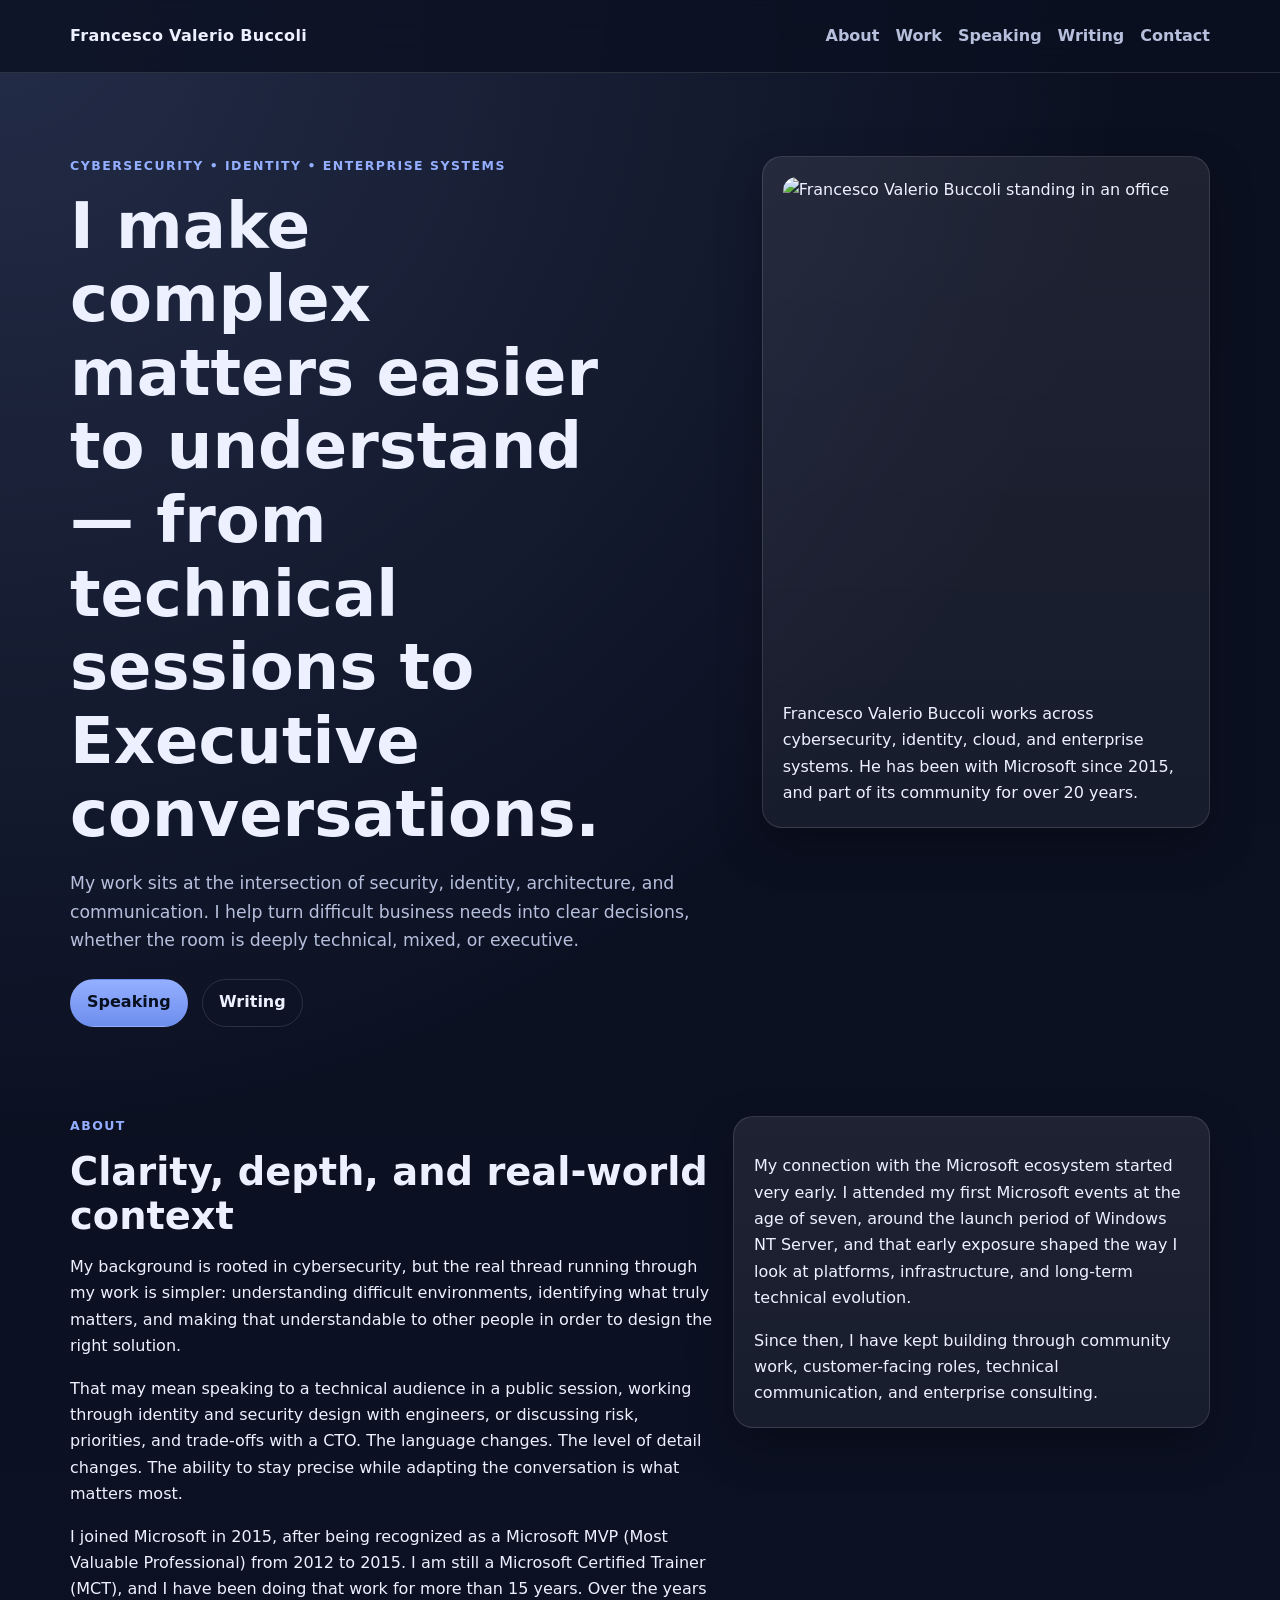
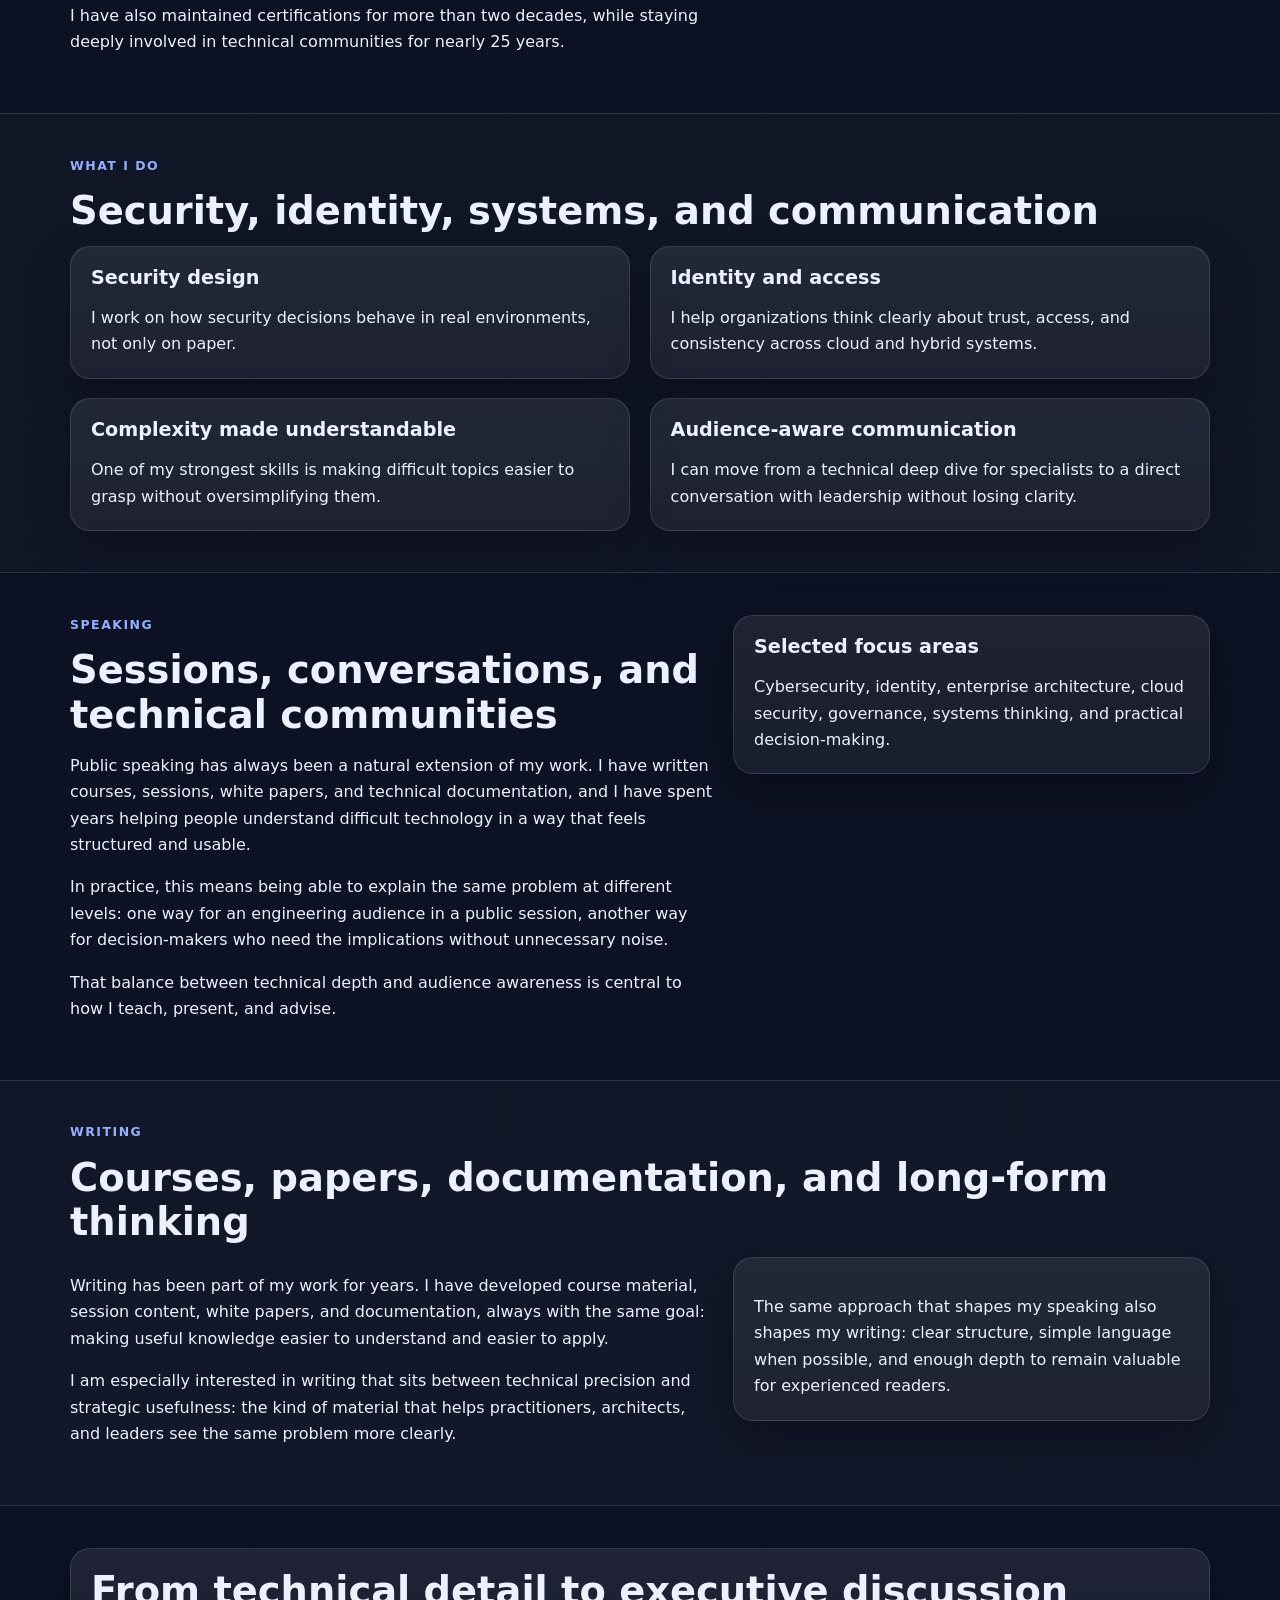
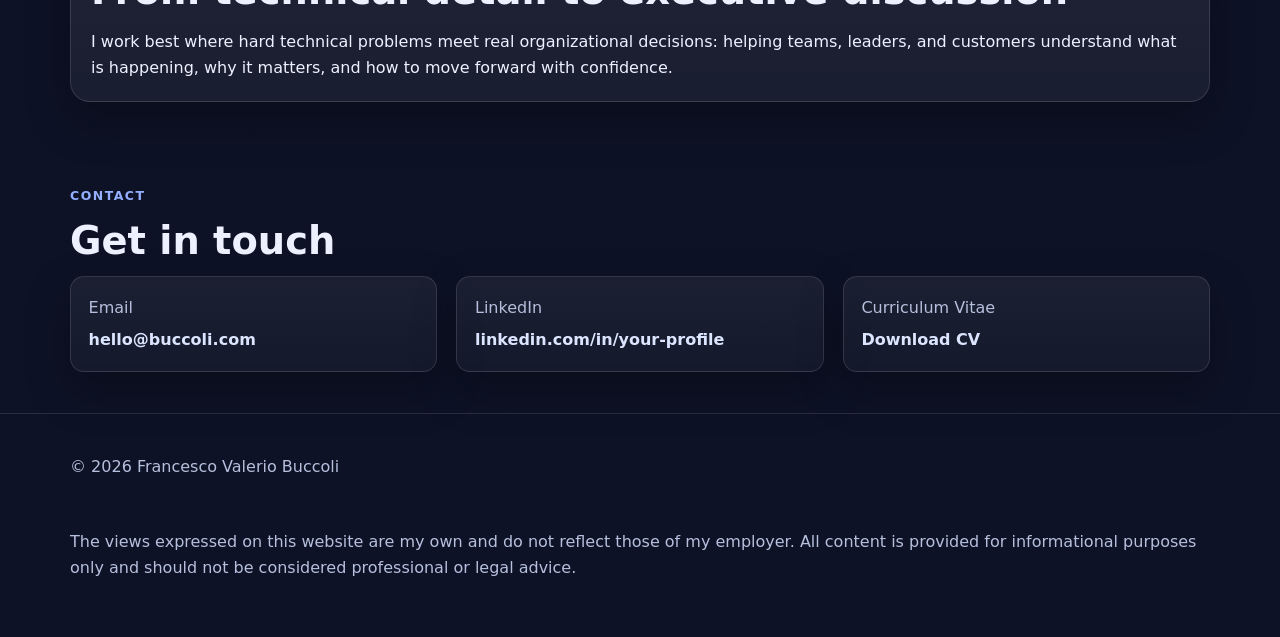
==== commit f94293e2: "Update LinkedIn link and improve text clarity Updated LinkedIn profile link and modified text for cl" ====
--- a/index.html
+++ b/index.html
@@ -21,6 +21,8 @@
   <meta name="twitter:image" content="https://www.buccoli.com/assets/profile.png" />
 
   <link rel="stylesheet" href="styles.css" />
+  <link rel="icon" type="image/svg+xml" href="/favicon.svg">
+
 
   <script type="application/ld+json">
   {
@@ -36,7 +38,7 @@
     },
     "description": "Cybersecurity consultant working across identity, cloud, and enterprise systems, known for making complex problems understandable for both technical and executive audiences.",
     "sameAs": [
-      "https://www.linkedin.com/in/your-profile"
+      "https://www.linkedin.com/in/fbuccoli/"
     ],
     "knowsAbout": [
       "Cybersecurity",
@@ -71,7 +73,7 @@
           <h1>I make complex matters easier to understand — from technical sessions to Executive conversations.</h1>
           <p class="lead">
             My work sits at the intersection of security, identity, architecture, and communication.
-            I help turn difficult topics into clear decisions, whether the room is deeply technical, mixed, or executive.
+            I help turn difficult business needs into clear decisions, whether the room is deeply technical, mixed, or executive.
           </p>
           <div class="hero-actions">
             <a class="button primary" href="#speaking">Speaking</a>
@@ -84,7 +86,7 @@
           <div class="hero-panel-text">
             <p>
               Francesco Valerio Buccoli works across cybersecurity, identity, cloud, and enterprise systems.
-              He has been with Microsoft since 2015.
+              He has been with Microsoft since 2015, and part of its community for over 20 years.
             </p>
           </div>
         </aside>
@@ -219,7 +221,7 @@
             <span class="contact-label">Email</span>
             <strong>hello@buccoli.com</strong>
           </a>
-          <a class="contact-card" href="https://www.linkedin.com/in/your-profile" target="_blank" rel="noreferrer">
+          <a class="contact-card" href="https://www.linkedin.com/in/fbuccoli/" target="_blank" rel="noreferrer">
             <span class="contact-label">LinkedIn</span>
             <strong>linkedin.com/in/your-profile</strong>
           </a>
@@ -235,7 +237,8 @@
   <footer class="site-footer">
     <div class="container footer-content">
       <p>© <span id="year"></span> Francesco Valerio Buccoli</p>
-      <p>Built as a simple static website for search engines, Artificial Intelligence (AI) systems, conferences, and professional visibility.</p>
+      <p>The views expressed on this website are my own and do not reflect those of my employer. 
+All content is provided for informational purposes only and should not be considered professional or legal advice.</p>
     </div>
   </footer>
 
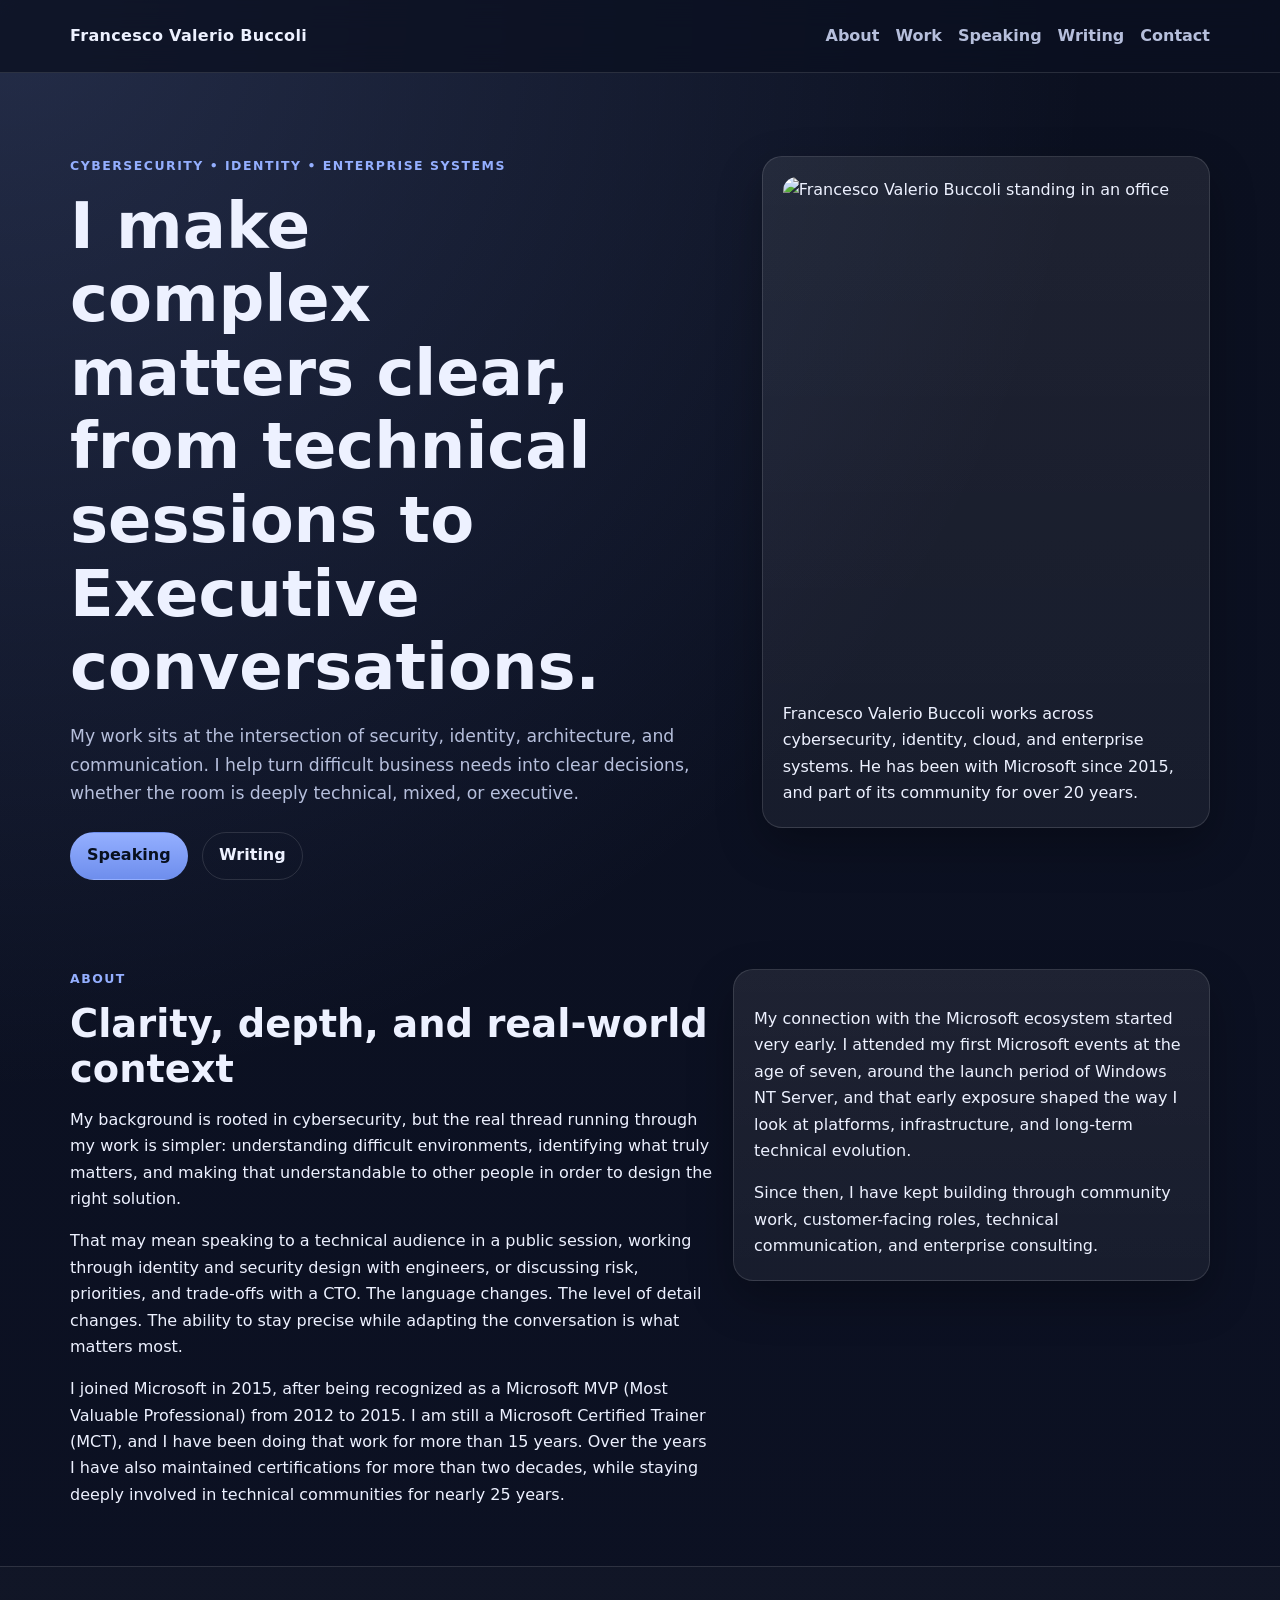
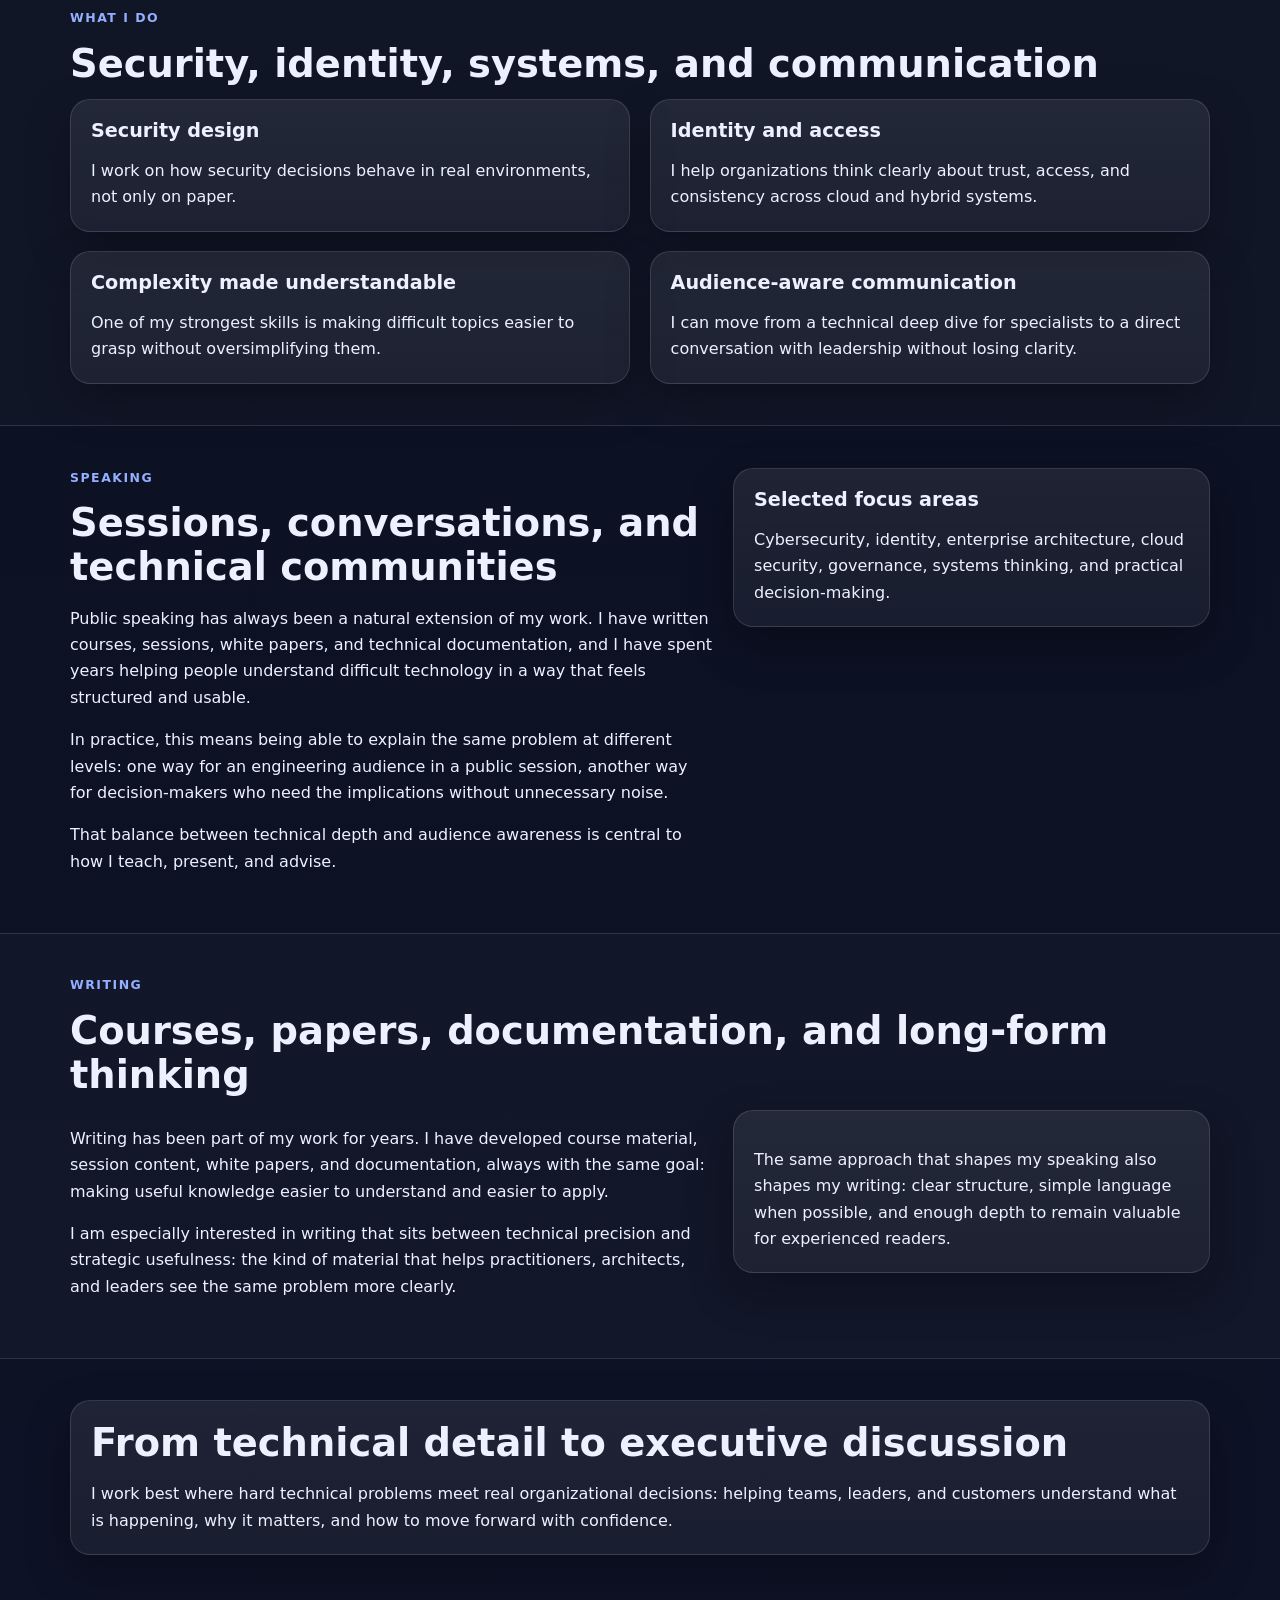
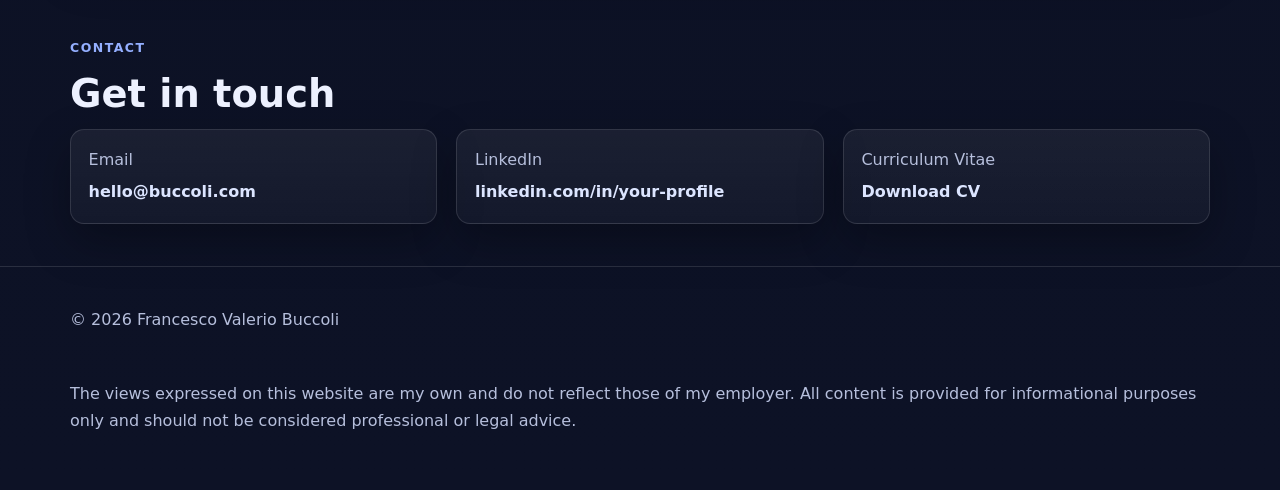
==== commit 700e4b84: "Update hero heading for clarity" ====
--- a/index.html
+++ b/index.html
@@ -70,7 +70,7 @@
       <div class="container hero-grid">
         <div class="hero-copy">
           <p class="eyebrow">Cybersecurity • Identity • Enterprise Systems</p>
-          <h1>I make complex matters easier to understand — from technical sessions to Executive conversations.</h1>
+          <h1>I make complex matters clear, from technical sessions to Executive conversations.</h1>
           <p class="lead">
             My work sits at the intersection of security, identity, architecture, and communication.
             I help turn difficult business needs into clear decisions, whether the room is deeply technical, mixed, or executive.
